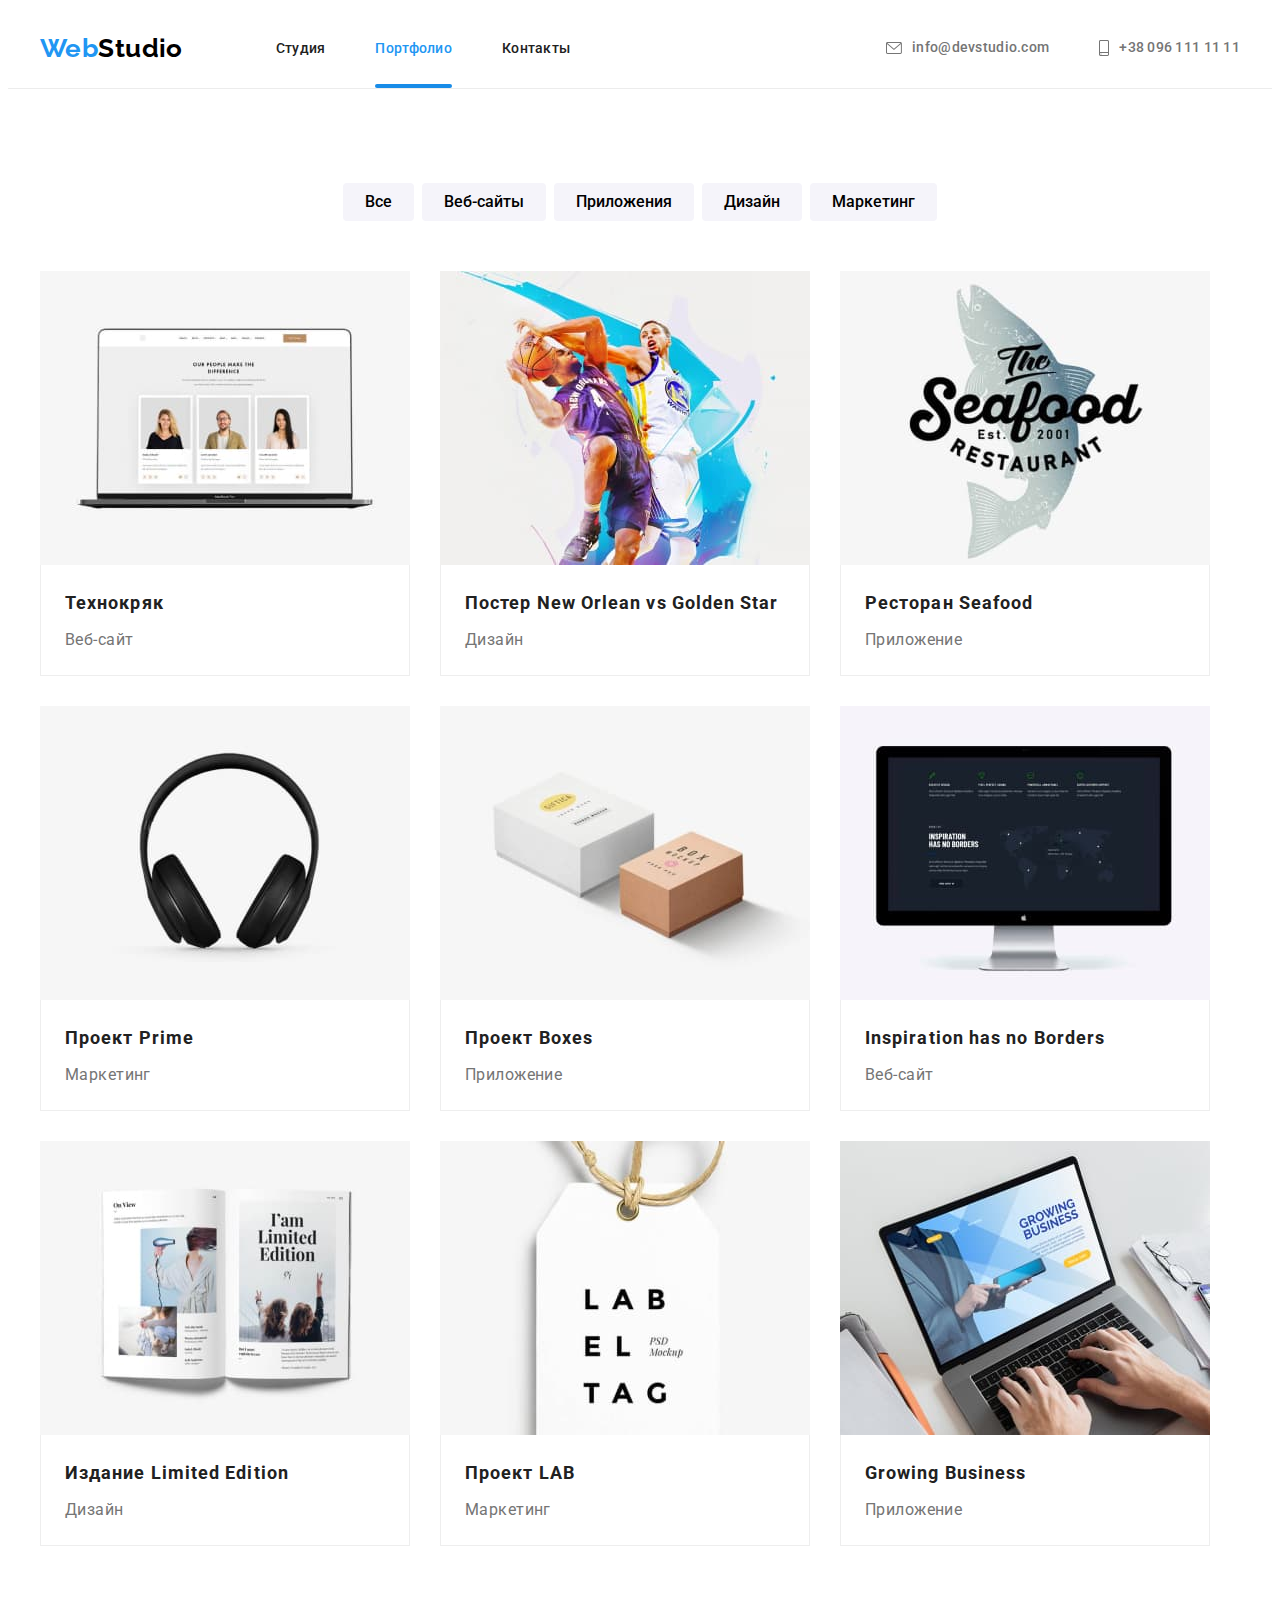
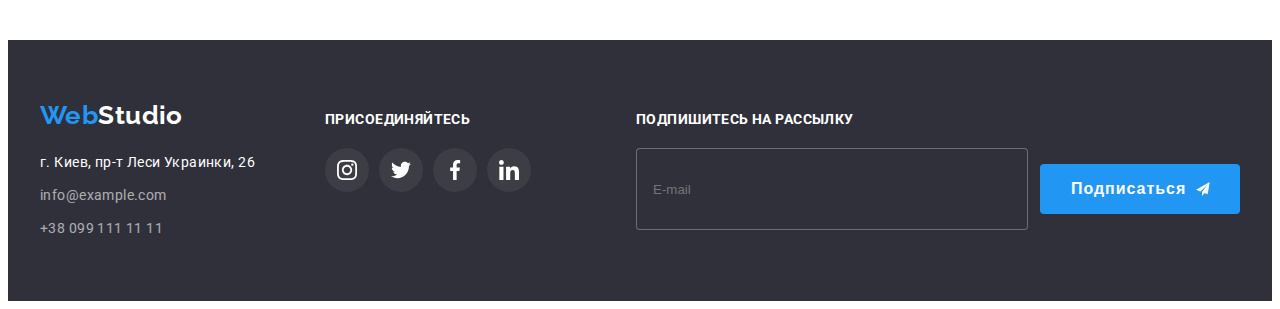
==== portfolio.html @ 4dbcfa9d "hw07" ====
<!DOCTYPE html>
<html lang="ru">
<head>
    <meta charset="UTF-8">
    <meta http-equiv="X-UA-Compatible" content="IE=edge">
    <meta name="viewport" content="width=device-width, initial-scale=1.0">
    
    <link rel="preconnect" href="https://fonts.googleapis.com">
    <link rel="preconnect" href="https://fonts.gstatic.com" crossorigin>
    <link href="https://fonts.googleapis.com/css2?family=Raleway:wght@700&family=Roboto:wght@400;500;700;900&display=swap" rel="stylesheet">
    <link 
        rel="stylesheet" 
        href="https://cdnjs.cloudflare.com/ajax/libs/modern-normalize/1.1.0/modern-normalize.min.css" 
        integrity="sha512-wpPYUAdjBVSE4KJnH1VR1HeZfpl1ub8YT/NKx4PuQ5NmX2tKuGu6U/JRp5y+Y8XG2tV+wKQpNHVUX03MfMFn9Q==" 
        crossorigin="anonymous" 
        referrerpolicy="no-referrer"
    />
    <link rel="stylesheet" href="css/styles.css">
    <title>Portfolio</title>
</head>
    <body>
        <header class="header">
            <div class="container">
                <div class="h-nav">
                    <nav class="header-navigation">
                        <a href="#" class="logo link"><span class="logo-fp">Web</span>Studio</a>
                        <ul class="header-list">
                            <li class="header-item"><a href="./index.html" class="header-link link">Студия</a></li>
                            <li class="header-item"><a href="./portfolio.html" class="portfolio-link link">Портфолио</a></li>
                            <li class="header-item"><a href="" class="header-link link">Контакты</a></li>
                        </ul>
                    </nav>
                    <ul class="header-info">
                        <li class="item">
                            <a href="mailto:info@devstudio.com" class="header-contact link">
                                <svg class="contact-icon-mail">
                                    <use href="./images/symbol-defs.svg#mail"></use>
                                </svg>
                                info@devstudio.com
                            </a>
                        </li>
                        <li class="item">
                            <a href="tel:+380961111111" class="header-contact link">
                                <svg class="contact-icon-phone">
                                    <use href="./images/symbol-defs.svg#smartphone"></use>
                                </svg>
                                +38 096 111 11 11
                            </a>
                        </li>
                    </ul>
                </div>
            </div>
        </header>
        <main>            
            <section class="section projects">
                <div class="container">
                    <h1 class="visually-hidden">Портфолио</h1>
                    <ul class="projects-buttons-list">
                        <li class="projects-button-item"><button type="button" class="projects-button">Все</button></li>
                        <li class="projects-button-item"><button type="button" class="projects-button">Веб-сайты</button></li>
                        <li class="projects-button-item"><button type="button" class="projects-button">Приложения</button></li>
                        <li class="projects-button-item"><button type="button" class="projects-button">Дизайн</button></li>
                        <li class="projects-button-item"><button type="button" class="projects-button">Маркетинг</button></li>
                    </ul>
                    <ul class="projects-list">
                        <li class="project">
                            <a href="" class="project-link">
                                <div class="project-card">
                                <img src="./images/tehnokryak.jpg" alt="tehnokryak" width="370" height="294">
                                    <div class="overlay">
                                        <p class="overlay-text">
                                            Ресурс предлагает комплексные предложения с разным уровнем функционала и сервисов. Все это позволит посетителю
                                            получить исчерпывающие сведения  о компании или частном лице.
                                        </p>
                                    </div>
                                </div>
                                <div class="project-info">
                                <h2 class="project-name">Технокряк</h2>
                                <p class="project-style">Веб-сайт</p>
                                </div>
                            </a>
                        </li>
                        <li class="project">
                            <a href="" class="project-link">
                                <div class="project-card">
                                <img src="./images/basketball-poster.jpg" alt="basketball-poster" width="370" height="294">
                                    <div class="overlay">
                                        <p class="overlay-text">
                                            Ресурс предлагает комплексные предложения с разным уровнем функционала и сервисов. Все это позволит посетителю
                                            получить исчерпывающие сведения  о компании или частном лице.
                                        </p>
                                    </div>
                                </div>
                                <div class="project-info">
                                <h2 class="project-name">Постер New Orlean vs Golden Star</h2>
                                <p class="project-style">Дизайн</p>
                                </div>
                            </a>
                        </li>
                        <li class="project">
                            <a href="" class="project-link">
                                <div class="project-card">
                                <img src="./images/seafood.jpg" alt="seafood" width="370" height="294">
                                    <div class="overlay">
                                        <p class="overlay-text">
                                            Ресурс предлагает комплексные предложения с разным уровнем функционала и сервисов. Все это позволит посетителю
                                            получить исчерпывающие сведения  о компании или частном лице.
                                        </p>
                                    </div>
                                </div>
                                <div class="project-info">
                                <h2 class="project-name">Ресторан Seafood</h2>
                                <p class="project-style">Приложение</p>
                                </div>
                            </a>
                        </li>
                        <li class="project">
                            <a href="" class="project-link">
                                <div class="project-card">
                                <img src="./images/project-prime.jpg" alt="project-prime" width="370" height="294">
                                    <div class="overlay">
                                        <p class="overlay-text">
                                            Ресурс предлагает комплексные предложения с разным уровнем функционала и сервисов. Все это позволит посетителю
                                            получить исчерпывающие сведения  о компании или частном лице.
                                        </p>
                                    </div>
                                </div>
                                <div class="project-info">
                                <h2 class="project-name">Проект Prime</h2>
                                <p class="project-style">Маркетинг</p>
                                </div>
                            </a>
                        </li>
                        <li class="project">
                            <a href="" class="project-link">
                                <div class="project-card">
                                <img src="./images/project-boxes.jpg" alt="project-boxes" width="370" height="294">
                                    <div class="overlay">
                                        <p class="overlay-text">
                                            Ресурс предлагает комплексные предложения с разным уровнем функционала и сервисов. Все это позволит посетителю
                                            получить исчерпывающие сведения  о компании или частном лице.
                                        </p>
                                    </div>
                                </div>
                                <div class="project-info">
                                <h2 class="project-name">Проект Boxes</h2>
                                <p class="project-style">Приложение</p>
                                </div>
                            </a>
                        </li>
                        <li class="project">
                            <a href="" class="project-link">
                                <div class="project-card">
                                <img src="./images/no-borders.jpg" alt="no-borders" width="370" height="294">
                                    <div class="overlay">
                                        <p class="overlay-text">
                                            Ресурс предлагает комплексные предложения с разным уровнем функционала и сервисов. Все это позволит посетителю
                                            получить исчерпывающие сведения  о компании или частном лице.
                                        </p>
                                    </div>
                                </div>
                                <div class="project-info">
                                <h2 class="project-name">Inspiration has no Borders</h2>
                                <p class="project-style">Веб-сайт</p>
                                </div>
                            </a>
                        </li>
                        <li class="project">
                            <a href="" class="project-link">
                                <div class="project-card">
                                <img src="./images/limited-edition.jpg" alt="limited-edition" width="370" height="294">
                                    <div class="overlay">
                                        <p class="overlay-text">
                                            Ресурс предлагает комплексные предложения с разным уровнем функционала и сервисов. Все это позволит посетителю
                                            получить исчерпывающие сведения  о компании или частном лице.
                                        </p>
                                    </div>
                                </div>
                                <div class="project-info">
                                <h2 class="project-name">Издание Limited Edition</h2>
                                <p class="project-style">Дизайн</p>
                                </div>
                            </a>
                        </li>
                        <li class="project">
                            <a href="" class="project-link">
                                <div class="project-card">
                                <img src="./images/project-lab.jpg" alt="project-lab" width="370" height="294">
                                    <div class="overlay">
                                        <p class="overlay-text">
                                            Ресурс предлагает комплексные предложения с разным уровнем функционала и сервисов. Все это позволит посетителю
                                            получить исчерпывающие сведения  о компании или частном лице.
                                        </p>
                                    </div>
                                </div>
                                <div class="project-info">
                                <h2 class="project-name">Проект LAB</h2>
                                <p class="project-style">Маркетинг</p>
                                </div>
                            </a>
                        </li>
                        <li class="project">
                            <a href="" class="project-link">
                                <div class="project-card">
                                <img src="./images/growing-business.jpg" alt="growing-business width="370" height="294">
                                    <div class="overlay">
                                        <p class="overlay-text">
                                            Ресурс предлагает комплексные предложения с разным уровнем функционала и сервисов. Все это позволит посетителю
                                            получить исчерпывающие сведения  о компании или частном лице.
                                        </p>
                                    </div>
                                </div>
                                <div class="project-info">
                                <h2 class="project-name">Growing Business</h2>
                                <p class="project-style">Приложение</p>
                                </div>
                            </a>
                        </li>
                    </ul>
                </div>
            </section>
        </main>
        <footer class="footer">
            <div class="container footer-info">
                <div class="footer-adress">
                    <a href="" class="f-logo link"><span class="logo-fp">Web</span>Studio</a>
                    <adress class="adress">
                        <ul class="footer-list">
                            <li class="footer-item"><a href="https://goo.gl/maps/dwcq7uRPDEBR1ieU6" target="_blank" rel="noopener noreferrer nofollow" class="footer-map link">г. Киев, пр-т Леси Украинки, 26</a></li>
                            <li class="footer-item"><a href="mailto:info@example.com" class="footer-link link">info@example.com</a></li>
                            <li class="footer-item"><a href="tel:+380991111111" class="footer-link link">+38 099 111 11 11</a></li>
                        </ul>
                    </adress>
                </div>
                <div class="footer-social">
                    <p class="join">Присоединяйтесь</p>
                    <ul class="f-social-list">
                        <li class="f-social-item">
                            <a href="" class="f-social-link">
                                <svg class="f-social-icon">
                                    <use href="./images/symbol-defs.svg#f-inst"></use>
                                </svg>
                            </a>
                        </li>
                        <li class="f-social-item">
                            <a href="" class="f-social-link">
                                <svg class="f-social-icon">
                                    <use href="./images/symbol-defs.svg#f-twitter"></use>
                                </svg>
                            </a>
                        </li>
                        <li class="f-social-item">
                            <a href="" class="f-social-link">
                                <svg class="f-social-icon">
                                    <use href="./images/symbol-defs.svg#f-facebook"></use>
                                </svg>
                            </a>
                        </li>
                        <li class="f-social-item">
                            <a href="" class="f-social-link">
                                <svg class="f-social-icon">
                                    <use href="./images/symbol-defs.svg#f-linked"></use>
                                </svg>
                            </a>
                        </li>
                    </ul>
                </div>
                <div class="footer-sign-up">
                    <p class="join">Подпишитесь на рассылку</p>
                    <form class="footer-wrap">
                        <label for="mail" class="label-mail"></label>
                        <input class="input-footer" type="email" name="mail" id="mail" placeholder="E-mail">
                        <button type="submit" class="sign-button">
                            Подписаться
                            <svg class="sign-up-button" width="24" height="24">
                                <use href="./images/symbol-defs.svg#icon-plane"></use>
                            </svg>
                        </button>
                    </form>
                    
                </div>
            </div>
        </footer>
    </body>
</html>
---- css/styles.css ----
:root {
    --accent-second-color: #2196F3;
    --hero-button-active-color: #188ce8;
    --accent-color: #ffffff;
    --hero-bg-color: #2F303A;
    --team-bg-color: #F5F4FA;
    --footer-bg-color: #2F303A;
    --logo-first-color: #000000;
    --accent-text-color: #212121;
    --sub-text-color: #757575;
    --portfolio-btn-color: #F5F4FA;
    --pec-container-color: #f5f4fa;
    --social-link: #afb1b8;
    --animation-time: 250ms ;
    --cubic: cubic-bezier(0.4, 0, 0.2, 1);
}

body {
    font-family: 'Roboto', sans-serif;
    color: var(--accent-text-color);
    font-size: 14px;
    letter-spacing: 0.03em;
    background-color: var(--accent-color);
}

p, h1, h2, h3, h4, h5, h6 {
    margin: 0;
}

ul, ol {
    padding-left: 0;
    margin: 0;
}

button {
    cursor: pointer;
}

.visually-hidden {
    position: absolute;
    white-space: nowrap;
    width: 1px;
    height: 1px;
    overflow: hidden;
    border: 0;
    padding: 0;
    clip: rect(0 0 0 0);
    clip-path: inset(50%);
    margin: -1px;
}

.link {
    text-decoration: none;
}

.container {
    width: 1200px;
    padding-left: 15px;
    padding-right: 15px;
    margin: 0 auto;
    /* outline: 1px solid red; */
}

ul,
ol {
    list-style-type: none; 
}

a {
    text-decoration: none;
}

img {
    display: block;
    max-width: 100%;
    height: auto;
}

.section {
    padding-top: 94px;
    padding-bottom: 94px;
}


/* --------------------MODAL-------------------- */


.backdrop {
    position: fixed;
    top: 0;
    left: 0;
    width: 100%;
    height: 100%;
    background-color: rgba(0, 0, 0, 0.2);
    opacity: 1;
    transition: opacity 250ms cubic-bezier(0.4, 0, 0.2, 1);
}

.modal {
    position: absolute;
    min-height: 581px;
    min-width: 528px;
    padding: 40px;
    top: 50%;
    left: 50%;
    box-shadow: 0px 1px 3px rgb(0 0 0 / 12%), 0px 1px 1px rgb(0 0 0 / 14%), 0px 2px 1px rgb(0 0 0 / 20%);
    border-radius: 4px;
    background-color: var(--accent-color);
    z-index: 100;
    transform: translate(-50%, -50%) scale(1);
    transition: transform 250ms cubic-bezier(0.4, 0, 0.2, 1);
}

.modal-title {
    font-weight: 700;
    font-size: 20px;
    line-height: 1.15;
    text-align: center;
    color: var(--accent-text-color);
    margin-bottom: 12px;
}

.close-button {
    position: absolute;
    right: 8px;
    top: 8px;
    display: flex;
    justify-content: center;
    align-items: center;
    width: 30px;
    height: 30px;
    border-radius: 50%;
    background-color: var(--accent-color);
    border: 1px solid rgba(0, 0, 0, 0.1);
    cursor: pointer;
}

.close-modal {
    transition: fill 250ms var(--cubic);
}

.close-modal:hover {
    fill: var(--accent-second-color);
}

.backdrop.is-hidden {
    opacity: 0;
    pointer-events: none;
}

.modal-name {
    display: block;
    font-weight: 400;
    font-size: 12px;
    line-height: 1.16;
    letter-spacing: 0.01em;
    color: var(--sub-text-color);
    margin-bottom: 4px;
}

.modal-wrap {
    position: relative;
    display: flex;
    flex-direction: column;
}

.input-modal {
    width: 448px;
    height: 40px;
    border-radius: 4px;
    border: 1px solid rgba(33, 33, 33, 0.2);
    outline: none;
    padding-left: 42px;
    margin-bottom: 10px;
    cursor: pointer;
    transition: border-color 250ms var(--cubic);
}

.input-modal:focus {
    border-color: var(--accent-second-color);
}

.input-modal:focus ~ .name-icon {
    fill: var(--accent-second-color);
}

.input-modal:focus {
    border-color: var(--accent-second-color);
}

.name-icon {
    position: absolute;
    top: 11px;
    left: 12px;
    width: 18px;
    height: 18px;
    cursor: pointer;
    fill: var(--accent-text-color);
    transition: fill 250ms var(--cubic);
}

.comment-field {
    width: 448px;
    height: 120px;
    padding: 12px 16px;
    border-radius: 4px;
    border: 1px solid rgba(33, 33, 33, 0.2);
    resize: none;
    outline: none;
    margin-bottom: 20px;
    transition: border-color 250ms var(--cubic);
}

.comment-field:focus {
    border-color: var(--accent-second-color);
}

.modal-button {
    font-weight: 700;
    font-size: 16px;
    height: 50px;
    width: 200px;
    line-height: 1.9;
    letter-spacing: 0.06em;
    color: var(--accent-color);
    background-color: var(--accent-second-color);
    cursor: pointer;
    display: flex;
    margin-left: auto;
    margin-right: auto;
    align-items: center;
    text-align: center;
    padding: 10px 55px;
    margin-top: 30px;
    border-radius: 4px;
    border: 2px solid transparent;
    transition: box-shadow 250ms var(--cubic), background-color 250ms var(--cubic);
}

.modal-button:hover, .modal-button:focus {
    box-shadow: 0px 4px 4px rgb(0 0 0 / 15%);
    background-color: #188ce8; 
}

.policy {
    display: flex;
    flex-direction: row;
    align-items: center;
}

.checkbox {
    appearance: none;
    position: absolute;
}

.checked {
    display: block;
    width: 16px;
    height: 15px;
    border-radius: 2px;
    border: 2px solid var(--accent-text-color);
    display: inline-block;
    cursor: pointer;
    margin-left: 13px;
    fill: var(--accent-color);
    transition: 250ms var(--cubic);
}

.about-text {
    margin-left: 7px;
    font-weight: 400;
    font-size: 14px;
    line-height: 1.7;
    color: var(--sub-text-color);
}

.terms {
    position: relative;
    text-decoration: none;
    font-weight: 400;
    font-size: 14px;
    line-height: 1.7;
    color: var(--accent-second-color);
}

.terms::after {
    content: "";
    position: absolute;
    display: block;
    width: 100%;
    height: 1px;
    left: 0;
    bottom: 0;
    transform: translateY(-5px);
    background-color: var(--accent-second-color);
}


/*-------------------HEADER-------------------*/


.header {
    border-bottom: 1px solid #ececec;
}

.h-nav {
    display: flex;
    align-items: center;
    height: 80px;
}

.header-navigation {
    display: flex;
}

.logo {
    font-family: 'Raleway', sans-serif;
    font-weight: 700;
    font-size: 26px;
    line-height: 1.19;
    color:var(--logo-first-color) ;
}

.logo-fp {
    color: var(--accent-second-color);
    font-weight: 700;
    font-size: 26px;
    line-height: 1.19;
    font-family: 'Raleway', sans-serif;
}

.header-link.link:hover,
.header-link.link:focus {
    color: var(--accent-second-color);
}



.header-link {
    position: relative;
    padding-top: 32px;
    padding-bottom: 32px;
    font-weight: 500;
    line-height: 1.14;
    letter-spacing: 0.02em;
    color: var(--header-text-color);
    transition: color 250ms var(--cubic);
}

.header-item .link {
    position: relative;
    padding-top: 32px;
    padding-bottom: 33px;
    font-weight: 500;
    line-height: 1.33;
    letter-spacing: 0.02em;
    color: var(--header-link-color);
    transition: color 250ms var(--cubic);
}

.header-item .studio-link,
.header-item .portfolio-link {
    padding-top: 32px;
    padding-bottom: 32px;
    font-weight: 500;
    line-height: 1.14;
    letter-spacing: 0.02em;
    color: var(--accent-second-color);
}

.studio-link::after {
    display: block;
    content: "";
    position: absolute;
    bottom: 0;
    left: 0;
    width: 100%;
    height: 4px;
    background-color: #188ce8;
    border-radius: 2px;
}

.portfolio-link::after {
    display: block;
    content: "";
    position: absolute;
    bottom: 0;
    left: 0;
    width: 100%;
    height: 4px;
    background-color: #188ce8;
    border-radius: 2px;
}

.header-list {
    display: flex;
    align-items: center;
    margin-left: 93px;
    padding: 0px;
    margin-bottom: 0;
    color: var(--header-text-color);
}

.header-item {
    margin-right: 50px;
}

.header-item:last-child {
    margin-right: 0;
}

.header-info {
    margin-left: auto;
    display: flex;
    color: var(--sub-text-color);
}

.header-info .item + .item{
    margin-left: 50px;
}

.header-contact:hover,
.header-contact:focus {
    color: var(--accent-second-color);
}

.contact-icon-mail:hover,
.contact-icon-mail:focus,
.contact-icon-phone:hover,
.contact-icon-phone:focus {
    fill: var(--accent-second-color);
}

.header-contact {
    display: flex;
    align-items: center;
    padding-top: 32px;
    padding-bottom: 32px;
    font-weight: 500;
    line-height: 1.14;
    letter-spacing: 0.02em;
    color: var(--sub-text-color);
    transition: color 250ms var(--cubic);
}

.contact-icon-mail {
    margin-right: 10px;
    width: 16px;
    height: 12px;
    fill: currentColor;
}

.contact-icon-phone {
    margin-right: 10px;
    width: 10px;
    height: 16px;
    fill: currentColor;
}


/*-------------------HERO-------------------*/


.hero {
    padding-top: 200px;
    padding-bottom: 200px;
    text-align: center;
    background: linear-gradient(to right, rgba(47, 48, 58, 0.4), rgba(47, 48, 58, 0.4)), url(../images/hero-bg.jpg);
    background-repeat: no-repeat;
    background-position: center top;
    background-size: cover;    
    margin: 0 auto;
}

.hero-title {
    width: 696px;
    margin: 0 auto;
    margin-bottom: 30px;
    color: var(--accent-color);
    font-weight: 900;
    font-size: 44px;
    line-height: 1.36;
    letter-spacing: 0.06em;
    text-transform: uppercase;
}

.hero-button:hover,
.hero-button:focus {
    background-color: var(--hero-button-active-color);
    box-shadow: 0px 4px 4px rgb(0 0 0 / 15%);
}

.hero-button {
    min-width: 200px;
    height: 50px;
    font-weight: 700;
    font-size: 16px;
    line-height: 1.88;
    border-radius: 4px;
    letter-spacing: 0.06em;
    border:none;
    background-color: var(--accent-second-color);
    color: var(--accent-color);
    box-shadow: 0px 4px 4px rgb(0 0 0 / 0.15);
    display: inline-block;
    padding: 10px 32px;
    transition: box-shadow 250ms var(--cubic), background-color 250ms var(--cubic);
    cursor: pointer;
}


/*-------------------ОСОБЕННОСТИ-------------------*/


.peculiarities {
}

.peculiarities-icon-list {
    display: flex;
}

.peculiarities-icon-container {
    display: flex;
    justify-content: center;
    align-items: center;
    min-width: 270px;
    min-height: 120px;
    border-radius: 4px;
    background-color: var(--pec-container-color);
    margin-bottom: 30px;
    margin-right: 30px;
}

.peculiarities-icon-container:not(:last-child) {
    margin-right: 30px;
}

.antenna {
    width: 70px;
    height: 70px;
}

.clock{
    width: 70px;
    height: 70px;
}

.diagram{
    width: 70px;
    height: 70px;
}

.astronaut{
    width: 70px;
    height: 70px;
}

.peculiarities-list {
    display: flex;
}

.peculiarities-item:not(:last-child) {
    margin-right: 30px;
}

.peculiarities-title {
    width: 270px;
    height: 16px;
    font-size: 14px;
    font-weight: 700;
    line-height: 1.14;
    text-transform: uppercase;
}

.peculiarities-info {
    width: 270px;
    height: 75px;
    line-height: 1.71;
    color: var(--sub-text-color);
    margin-top: 10px;
}


/*-------------------SKILLS-------------------*/


.skills {
    padding-top: 0;
}

.skills-title {
    font-weight: 700;
    font-size: 36px;
    line-height: 1.17;
    text-align: center;
    margin-bottom: 50px;
}

.skills-list {
    display: flex;
}

.skills-list .img {
    position: relative;
}

.skills-list .img + .img {
    margin-left: 30px;
}

.skills-description-container {
    position: absolute;
    width: 370px;
    height: 70px;
    bottom: 0;
    padding-top: 27px;
    padding-bottom: 27px;
    text-align: center;
    background: rgba(47, 48, 58, 0.8);
}

.skills-description {
    font-weight: 700;
    font-size: 14px;
    line-height: 1.14;
    color: var(--accent-color);
    text-align: center;
    text-transform: uppercase;
}


/*-------------------TEAM-------------------*/


.team {
    background-color:var(--team-bg-color);
}

.team-title {
    font-weight: 700;
    font-size: 36px;
    line-height: 1.16;
    text-align: center;
    margin-bottom: 50px;
}

.team-list {
    display: flex;

}

.team-item {
    text-align: center;
}

.team-list .team-item + .team-item {
    margin-left: 30px;
}

.master {
    font-weight: 500;
    font-size: 16px;
    line-height: 1.18;
    margin-top: 30px;
}

.job {
    font-size: 16px;
    line-height: 1.18;
    color: var(--sub-text-color);
    margin-top: 10px;
}

.team-box {
    background-color: var(--accent-color);
    box-shadow: 0px 1px 3px rgba(0, 0, 0, 0.12), 0px 1px 1px rgba(0, 0, 0, 0.14), 0px 2px 1px rgba(0, 0, 0, 0.2);
    border-radius: 0px 0px 4px 4px;
    padding-bottom: 30px;
}

.social-list {
    display: flex;
    justify-content: center;
    align-items: center;
    margin-top: 16px;
}

.team-button-icon:hover,
.team-button-icon:focus {
    background-color: #188ce8
}

.team-social-item:not(:last-child) {
    margin-right: 10px;
}

.team-social-link {
    display: flex;
    justify-content: center;
    align-items: center;
    width: 44px;
    height: 44px;
    border-radius: 50%;
    background-color: var(--accent-color);
    transition:fill 250ms var(--cubic), background-color 250ms var(--cubic);
}

.team-social-link:hover,
.team-social-link:focus {
    background-color: var(--accent-second-color);
}

.team-social-icon:hover,
.team-social-icon:focus {
    fill: #ffffff;
}

.team-social-icon {
    fill: var(--social-link);
    width: 44px;
    height: 44px;
    
}


/* -------------------CLIENTS------------------- */


.client-title {
    font-weight: 700;
    font-size: 36px;
    line-height: 1.17;
    text-align: center;
    letter-spacing: 0.03em;
    margin-bottom: 50px;
}

.client-list {
    display: flex;
}

.client-item:not(:last-child) {
    margin-right: 30px;
}

.client-link {
    display: flex;
    justify-content: center;
    align-items: center;
    width: 170px;
    height: 92px;
    border: 1px solid #AFB1B8;
    border-radius: 4px;
    transition:fill 250ms var(--cubic), background-color 250ms var(--cubic);
}

.client:hover, 
.client-link:hover {
    fill: var(--accent-second-color-color);
    border-color: #2196f3;
}

.client {
    fill: #afb1b8;
    width: 172px;
    height: 94px;
    transition:fill 250ms var(--cubic), background-color 250ms var(--cubic);
}

.client:hover,
.client:focus {
    fill: var(--accent-second-color);
}


/*-------------------FOOTER-------------------*/


.footer {
    padding-top: 60px;
    padding-bottom: 60px;
    background-color: var(--footer-bg-color);
}

.footer-info {
    display: flex;
    align-items: baseline;
}

.footer-social {
    margin-left: 70px;
}

.footer-sign-up {
    margin-left: auto;
}

.footer-item:not(:last-child) {
    margin-bottom: 9px;
}

.footer-map {
    line-height: 1.71;
    color: var(--accent-color);
}

.footer-link {
    line-height: 1.71;
    color: var(--accent-color);
    opacity: 60%;
}

.f-logo {
    font-family: 'Raleway', sans-serif;
    font-weight: 700;
    font-size: 26px;
    line-height: 1.19;
    color: var(--accent-color);
}

.adress {
    display: block;
    margin-top: 20px;
}

.join {
    font-weight: 700;
    font-size: 14px;
    line-height: 1.14;
    text-transform: uppercase;
    color: var(--accent-color);
    margin-bottom: 20px;
}

.f-social-list {
    display: flex;
}

.f-social-item:not(:last-child) {
    margin-right: 10px;
}

.f-social-link {
    display: flex;
    justify-content: center;
    align-items: center;
    width: 44px;
    height: 44px;
    border-radius: 50%;
    background-color: rgba(255, 255, 255, 0.1);
    transition:fill 250ms var(--cubic), background-color 250ms var(--cubic);
}

.f-social-icon {
    width: 44px;
    height: 44px;
}

.f-social-link:hover,
.f-social-link:focus {
    background-color: var(--accent-second-color);
}

.footer-wrap {
    display: flex;
    align-items: center;
}

.input-footer {
    margin: 0;
    padding: 15px 16px;
    width: 358px;
    height: 50px;
    color: rgba(255, 255, 255, 0.6);
    background-color: var(--footer-bg-color);
    border-radius: 4px;
    border: 1px solid rgba(255, 255, 255, 0.3);
    outline: none;
    transition: border-color 250ms var(--cubic);
}

.input-footer:focus {
    border-color: var(--accent-second-color);
}

.sign-button {
    display: inline-flex;
    margin-left: 12px;
    align-items: center;
    padding: 10px 28px 10px 29px;
    border-radius: 4px;
    border: 2px solid transparent;
    width: 200px;
    height: 50px;
    font-weight: 700;
    font-size: 16px;
    line-height: 1.88;
    letter-spacing: 0.06em;
    color: var(--accent-color);
    background-color: var(--accent-second-color);
    cursor: pointer;
    transition: box-shadow 250ms var(--cubic), background-color 250ms var(--cubic);
}

.sign-button:hover, .sign-button:focus {
    box-shadow: 0px 4px 4px rgb(0 0 0 / 15%);
    background-color: #188ce8;
}

.sign-up-button {
    fill: var(--accent-color);
    margin-left: 10px;
}





/*-------------------PORTFOLIO-------------------*/





.projects {

}

.projects-buttons-list {
    display: flex;
    justify-content: center;
    margin-bottom: 50px;
}

.projects-button:hover,
.projects-button:focus {
    background-color: var(--accent-second-color);
    color: var(--accent-color);
}

.projects-button-item:not(:last-child) {
    margin-right: 8px;
}

.projects-button {
    font-family: 'Roboto';
    font-weight: 500;
    font-size: 16px;
    line-height: 1.62;
    text-align: center;
    background-color: var(--portfolio-btn-color);
    border: var(--accent-second-color);
    border-radius: 4px;
    padding: 6px 22px;
    transition: box-shadow 250ms var(--cubic), background-color 250ms var(--cubic);
    cursor: pointer;
}

.projects-button:hover,
.projects-button:focus {
    box-shadow: 0px 3px 1px rgba(0, 0, 0, 0.1), 0px 1px 2px rgba(0, 0, 0, 0.08), 0px 2px 2px rgba(0, 0, 0, 0.12);
}

.project:hover,
.project:focus {
    box-shadow: 0px 1px 1px rgba(0, 0, 0, 0.12), 0px 4px 4px rgba(0, 0, 0, 0.06), 1px 4px 6px rgba(0, 0, 0, 0.16);
}

.projects-list {
    display: flex;
    flex-wrap: wrap;
}

.project {
    width: 370px;
    display: inline-block;
    transition: box-shadow var(--animation-time) var(--cubic);
}

.project-info {
    padding: 20px 24px;
    border-right: 1px solid #eeeeee;
    border-left: 1px solid #eeeeee;
    border-bottom: 1px solid #eeeeee;
}

.project:not(:nth-last-child(-n + 3)) {
    margin-bottom: 30px;
}

.project:not(:nth-child(3n)) {
    margin-right: 30px;
}

.project-name {
    font-weight: 700;
    font-size: 18px;
    line-height: 2;
    letter-spacing: 0.06em;
    margin-bottom: 4px;
    color: var(--accent-text-color);
}

.project-card {
    position: relative;
    overflow: hidden;
}

.project-style {
    font-size: 16px;
    line-height: 1.88;
    color: var(--sub-text-color);
}

.overlay {
    position: absolute;
    top: 0;
    left: 0;
    width: 100%;
    height: 100%;
    background-color: rgba(33, 150, 243, 0.9);
    opacity: 0;
    transform: translateY(100%);
    transition: transform 250ms cubic-bezier(0.4, 0, 0.2, 1), opacity 250ms cubic-bezier(0.4, 0, 0.2, 1);
}

.overlay-text {
    padding: 63px 24px 63px 24px;
    font-weight: 400;
    font-size: 18px;
    line-height: 1.55;
    color: var(--accent-color);
}
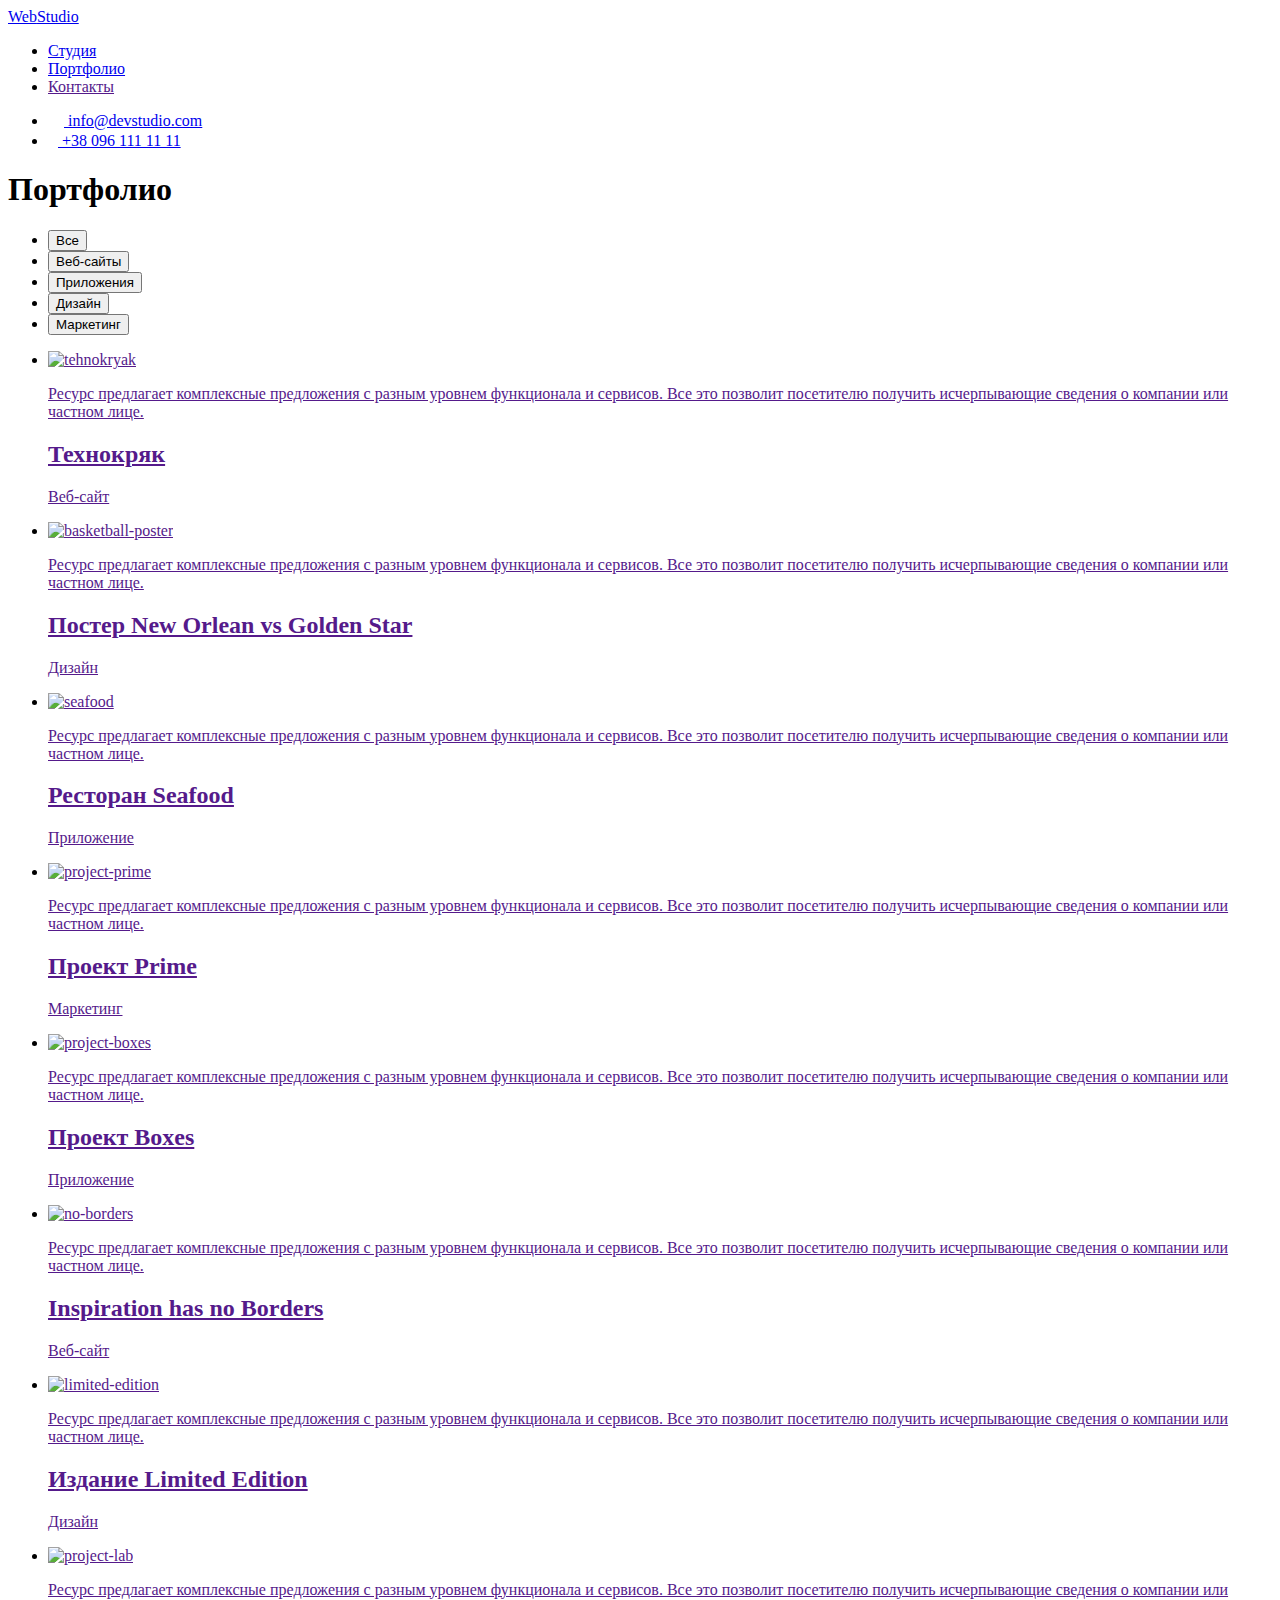
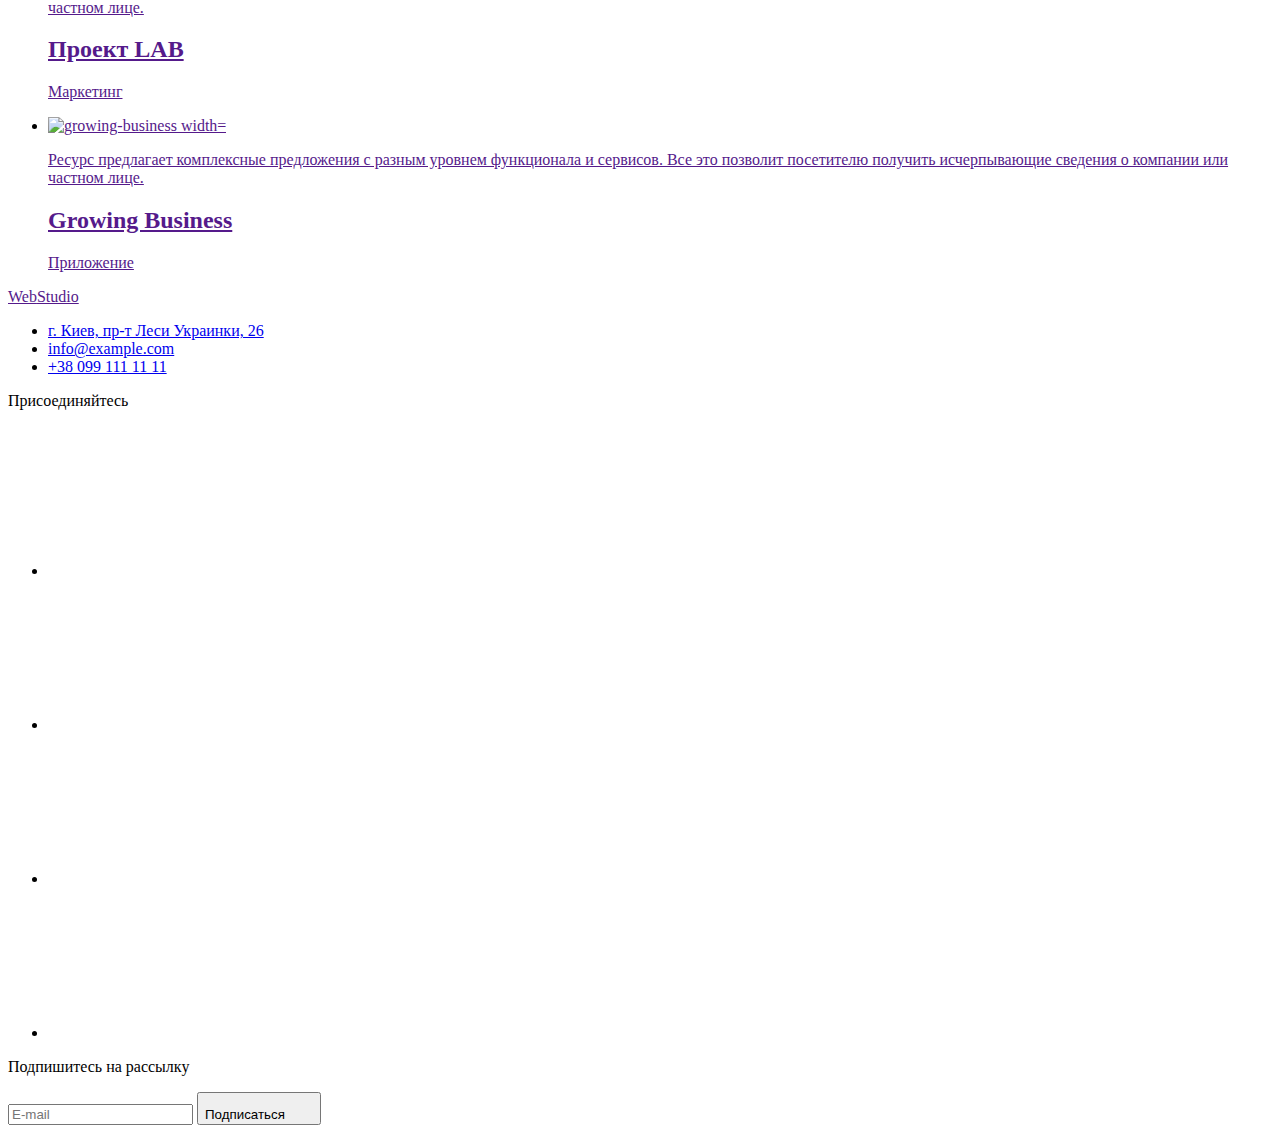
==== commit ce9aeb28: "hw07" ====
--- a/portfolio.html
+++ b/portfolio.html
@@ -15,271 +15,271 @@
         crossorigin="anonymous" 
         referrerpolicy="no-referrer"
     />
-    <link rel="stylesheet" href="css/styles.css">
+    <link rel="stylesheet" href="./css/main.min.css">
     <title>Portfolio</title>
 </head>
-    <body>
-        <header class="header">
+<body>
+    <header class="header">
+        <div class="container">
+            <div class="h-nav">
+                <nav class="header-navigation">
+                    <a href="#" class="logo link"><span class="logo-fp">Web</span>Studio</a>
+                    <ul class="header-list">
+                        <li class="header-list__item"><a href="./index.html" class="header-link link">Студия</a></li>
+                        <li class="header-list__item"><a href="./portfolio.html" class="header-list__portfolio link">Портфолио</a></li>
+                        <li class="header-list__item"><a href="" class="header-link link">Контакты</a></li>
+                    </ul>
+                </nav>
+                <ul class="header-info">
+                    <li class="header-info__item">
+                        <a href="mailto:info@devstudio.com" class="header-info__link">
+                            <svg class="header-info__icon" width="16" height="12">
+                                <use href="./images/symbol-defs.svg#mail"></use>
+                            </svg>
+                            info@devstudio.com
+                        </a>
+                    </li>
+                    <li class="header-info__item">
+                        <a href="tel:+380961111111" class="header-info__link">
+                            <svg class="header-info__icon" width="10" height="16">
+                                <use href="./images/symbol-defs.svg#smartphone"></use>
+                            </svg>
+                            +38 096 111 11 11
+                        </a>
+                    </li>
+                </ul>
+            </div>
+        </div>
+    </header>
+    <main>            
+        <section class="section projects">
             <div class="container">
-                <div class="h-nav">
-                    <nav class="header-navigation">
-                        <a href="#" class="logo link"><span class="logo-fp">Web</span>Studio</a>
-                        <ul class="header-list">
-                            <li class="header-item"><a href="./index.html" class="header-link link">Студия</a></li>
-                            <li class="header-item"><a href="./portfolio.html" class="portfolio-link link">Портфолио</a></li>
-                            <li class="header-item"><a href="" class="header-link link">Контакты</a></li>
-                        </ul>
-                    </nav>
-                    <ul class="header-info">
-                        <li class="item">
-                            <a href="mailto:info@devstudio.com" class="header-contact link">
-                                <svg class="contact-icon-mail">
-                                    <use href="./images/symbol-defs.svg#mail"></use>
-                                </svg>
-                                info@devstudio.com
-                            </a>
-                        </li>
-                        <li class="item">
-                            <a href="tel:+380961111111" class="header-contact link">
-                                <svg class="contact-icon-phone">
-                                    <use href="./images/symbol-defs.svg#smartphone"></use>
-                                </svg>
-                                +38 096 111 11 11
-                            </a>
-                        </li>
+                <h1 class="visually-hidden">Портфолио</h1>
+                <ul class="projects-button-list">
+                    <li class="projects-button-list__item"><button type="button" class="projects-button-list__button">Все</button></li>
+                    <li class="projects-button-list__item"><button type="button" class="projects-button-list__button">Веб-сайты</button></li>
+                    <li class="projects-button-list__item"><button type="button" class="projects-button-list__button">Приложения</button></li>
+                    <li class="projects-button-list__item"><button type="button" class="projects-button-list__button">Дизайн</button></li>
+                    <li class="projects-button-list__item"><button type="button" class="projects-button-list__button">Маркетинг</button></li>
+                </ul>
+                <ul class="projects-list">
+                    <li class="project-list__item">
+                        <a href="" class="project-list__link">
+                            <div class="project-list__card">
+                            <img src="./images/tehnokryak.jpg" alt="tehnokryak" width="370" height="294">
+                                <div class="project-list__overlay">
+                                    <p class="project-list__text">
+                                        Ресурс предлагает комплексные предложения с разным уровнем функционала и сервисов. Все это позволит посетителю
+                                        получить исчерпывающие сведения  о компании или частном лице.
+                                    </p>
+                                </div>
+                            </div>
+                            <div class="project-info">
+                            <h2 class="project-name">Технокряк</h2>
+                            <p class="project-style">Веб-сайт</p>
+                            </div>
+                        </a>
+                    </li>
+                    <li class="project-list__item">
+                        <a href="" class="project-list__link">
+                            <div class="project-list__card">
+                            <img src="./images/basketball-poster.jpg" alt="basketball-poster" width="370" height="294">
+                                <div class="project-list__overlay">
+                                    <p class="project-list__text">
+                                        Ресурс предлагает комплексные предложения с разным уровнем функционала и сервисов. Все это позволит посетителю
+                                        получить исчерпывающие сведения  о компании или частном лице.
+                                    </p>
+                                </div>
+                            </div>
+                            <div class="project-info">
+                            <h2 class="project-name">Постер New Orlean vs Golden Star</h2>
+                            <p class="project-style">Дизайн</p>
+                            </div>
+                        </a>
+                    </li>
+                    <li class="project-list__item">
+                        <a href="" class="project-list__link">
+                            <div class="project-list__card">
+                            <img src="./images/seafood.jpg" alt="seafood" width="370" height="294">
+                                <div class="project-list__overlay">
+                                    <p class="project-list__text">
+                                        Ресурс предлагает комплексные предложения с разным уровнем функционала и сервисов. Все это позволит посетителю
+                                        получить исчерпывающие сведения  о компании или частном лице.
+                                    </p>
+                                </div>
+                            </div>
+                            <div class="project-info">
+                            <h2 class="project-name">Ресторан Seafood</h2>
+                            <p class="project-style">Приложение</p>
+                            </div>
+                        </a>
+                    </li>
+                    <li class="project-list__item">
+                        <a href="" class="project-list__link">
+                            <div class="project-list__card">
+                            <img src="./images/project-prime.jpg" alt="project-prime" width="370" height="294">
+                                <div class="project-list__overlay">
+                                    <p class="project-list__text">
+                                        Ресурс предлагает комплексные предложения с разным уровнем функционала и сервисов. Все это позволит посетителю
+                                        получить исчерпывающие сведения  о компании или частном лице.
+                                    </p>
+                                </div>
+                            </div>
+                            <div class="project-info">
+                            <h2 class="project-name">Проект Prime</h2>
+                            <p class="project-style">Маркетинг</p>
+                            </div>
+                        </a>
+                    </li>
+                    <li class="project-list__item">
+                        <a href="" class="project-list__link">
+                            <div class="project-list__card">
+                            <img src="./images/project-boxes.jpg" alt="project-boxes" width="370" height="294">
+                                <div class="project-list__overlay">
+                                    <p class="project-list__text">
+                                        Ресурс предлагает комплексные предложения с разным уровнем функционала и сервисов. Все это позволит посетителю
+                                        получить исчерпывающие сведения  о компании или частном лице.
+                                    </p>
+                                </div>
+                            </div>
+                            <div class="project-info">
+                            <h2 class="project-name">Проект Boxes</h2>
+                            <p class="project-style">Приложение</p>
+                            </div>
+                        </a>
+                    </li>
+                    <li class="project-list__item">
+                        <a href="" class="project-list__link">
+                            <div class="project-list__card">
+                            <img src="./images/no-borders.jpg" alt="no-borders" width="370" height="294">
+                                <div class="project-list__overlay">
+                                    <p class="project-list__text">
+                                        Ресурс предлагает комплексные предложения с разным уровнем функционала и сервисов. Все это позволит посетителю
+                                        получить исчерпывающие сведения  о компании или частном лице.
+                                    </p>
+                                </div>
+                            </div>
+                            <div class="project-info">
+                            <h2 class="project-name">Inspiration has no Borders</h2>
+                            <p class="project-style">Веб-сайт</p>
+                            </div>
+                        </a>
+                    </li>
+                    <li class="project-list__item">
+                        <a href="" class="project-list__link">
+                            <div class="project-list__card">
+                            <img src="./images/limited-edition.jpg" alt="limited-edition" width="370" height="294">
+                                <div class="project-list__overlay">
+                                    <p class="project-list__text">
+                                        Ресурс предлагает комплексные предложения с разным уровнем функционала и сервисов. Все это позволит посетителю
+                                        получить исчерпывающие сведения  о компании или частном лице.
+                                    </p>
+                                </div>
+                            </div>
+                            <div class="project-info">
+                            <h2 class="project-name">Издание Limited Edition</h2>
+                            <p class="project-style">Дизайн</p>
+                            </div>
+                        </a>
+                    </li>
+                    <li class="project-list__item">
+                        <a href="" class="project-list__link">
+                            <div class="project-list__card">
+                            <img src="./images/project-lab.jpg" alt="project-lab" width="370" height="294">
+                                <div class="project-list__overlay">
+                                    <p class="project-list__text">
+                                        Ресурс предлагает комплексные предложения с разным уровнем функционала и сервисов. Все это позволит посетителю
+                                        получить исчерпывающие сведения  о компании или частном лице.
+                                    </p>
+                                </div>
+                            </div>
+                            <div class="project-info">
+                            <h2 class="project-name">Проект LAB</h2>
+                            <p class="project-style">Маркетинг</p>
+                            </div>
+                        </a>
+                    </li>
+                    <li class="project-list__item">
+                        <a href="" class="project-list__link">
+                            <div class="project-list__card">
+                            <img src="./images/growing-business.jpg" alt="growing-business width="370" height="294">
+                                <div class="project-list__overlay">
+                                    <p class="project-list__text">
+                                        Ресурс предлагает комплексные предложения с разным уровнем функционала и сервисов. Все это позволит посетителю
+                                        получить исчерпывающие сведения  о компании или частном лице.
+                                    </p>
+                                </div>
+                            </div>
+                            <div class="project-info">
+                            <h2 class="project-name">Growing Business</h2>
+                            <p class="project-style">Приложение</p>
+                            </div>
+                        </a>
+                    </li>
+                </ul>
+            </div>
+        </section>
+    </main>
+    <footer class="footer">
+        <div class="container footer-info">
+            <div class="footer-adress">
+                <a href="" class="f-logo link"><span class="logo-fp">Web</span>Studio</a>
+                <adress class="adress">
+                    <ul class="footer-list">
+                        <li class="footer-list__item"><a href="https://goo.gl/maps/dwcq7uRPDEBR1ieU6" target="_blank" rel="noopener noreferrer nofollow" class="footer-map link">г. Киев, пр-т Леси Украинки, 26</a></li>
+                        <li class="footer-list__item"><a href="mailto:info@example.com" class="footer-link link">info@example.com</a></li>
+                        <li class="footer-list__item"><a href="tel:+380991111111" class="footer-link link">+38 099 111 11 11</a></li>
                     </ul>
-                </div>
-            </div>
-        </header>
-        <main>            
-            <section class="section projects">
-                <div class="container">
-                    <h1 class="visually-hidden">Портфолио</h1>
-                    <ul class="projects-buttons-list">
-                        <li class="projects-button-item"><button type="button" class="projects-button">Все</button></li>
-                        <li class="projects-button-item"><button type="button" class="projects-button">Веб-сайты</button></li>
-                        <li class="projects-button-item"><button type="button" class="projects-button">Приложения</button></li>
-                        <li class="projects-button-item"><button type="button" class="projects-button">Дизайн</button></li>
-                        <li class="projects-button-item"><button type="button" class="projects-button">Маркетинг</button></li>
-                    </ul>
-                    <ul class="projects-list">
-                        <li class="project">
-                            <a href="" class="project-link">
-                                <div class="project-card">
-                                <img src="./images/tehnokryak.jpg" alt="tehnokryak" width="370" height="294">
-                                    <div class="overlay">
-                                        <p class="overlay-text">
-                                            Ресурс предлагает комплексные предложения с разным уровнем функционала и сервисов. Все это позволит посетителю
-                                            получить исчерпывающие сведения  о компании или частном лице.
-                                        </p>
-                                    </div>
-                                </div>
-                                <div class="project-info">
-                                <h2 class="project-name">Технокряк</h2>
-                                <p class="project-style">Веб-сайт</p>
-                                </div>
-                            </a>
-                        </li>
-                        <li class="project">
-                            <a href="" class="project-link">
-                                <div class="project-card">
-                                <img src="./images/basketball-poster.jpg" alt="basketball-poster" width="370" height="294">
-                                    <div class="overlay">
-                                        <p class="overlay-text">
-                                            Ресурс предлагает комплексные предложения с разным уровнем функционала и сервисов. Все это позволит посетителю
-                                            получить исчерпывающие сведения  о компании или частном лице.
-                                        </p>
-                                    </div>
-                                </div>
-                                <div class="project-info">
-                                <h2 class="project-name">Постер New Orlean vs Golden Star</h2>
-                                <p class="project-style">Дизайн</p>
-                                </div>
-                            </a>
-                        </li>
-                        <li class="project">
-                            <a href="" class="project-link">
-                                <div class="project-card">
-                                <img src="./images/seafood.jpg" alt="seafood" width="370" height="294">
-                                    <div class="overlay">
-                                        <p class="overlay-text">
-                                            Ресурс предлагает комплексные предложения с разным уровнем функционала и сервисов. Все это позволит посетителю
-                                            получить исчерпывающие сведения  о компании или частном лице.
-                                        </p>
-                                    </div>
-                                </div>
-                                <div class="project-info">
-                                <h2 class="project-name">Ресторан Seafood</h2>
-                                <p class="project-style">Приложение</p>
-                                </div>
-                            </a>
-                        </li>
-                        <li class="project">
-                            <a href="" class="project-link">
-                                <div class="project-card">
-                                <img src="./images/project-prime.jpg" alt="project-prime" width="370" height="294">
-                                    <div class="overlay">
-                                        <p class="overlay-text">
-                                            Ресурс предлагает комплексные предложения с разным уровнем функционала и сервисов. Все это позволит посетителю
-                                            получить исчерпывающие сведения  о компании или частном лице.
-                                        </p>
-                                    </div>
-                                </div>
-                                <div class="project-info">
-                                <h2 class="project-name">Проект Prime</h2>
-                                <p class="project-style">Маркетинг</p>
-                                </div>
-                            </a>
-                        </li>
-                        <li class="project">
-                            <a href="" class="project-link">
-                                <div class="project-card">
-                                <img src="./images/project-boxes.jpg" alt="project-boxes" width="370" height="294">
-                                    <div class="overlay">
-                                        <p class="overlay-text">
-                                            Ресурс предлагает комплексные предложения с разным уровнем функционала и сервисов. Все это позволит посетителю
-                                            получить исчерпывающие сведения  о компании или частном лице.
-                                        </p>
-                                    </div>
-                                </div>
-                                <div class="project-info">
-                                <h2 class="project-name">Проект Boxes</h2>
-                                <p class="project-style">Приложение</p>
-                                </div>
-                            </a>
-                        </li>
-                        <li class="project">
-                            <a href="" class="project-link">
-                                <div class="project-card">
-                                <img src="./images/no-borders.jpg" alt="no-borders" width="370" height="294">
-                                    <div class="overlay">
-                                        <p class="overlay-text">
-                                            Ресурс предлагает комплексные предложения с разным уровнем функционала и сервисов. Все это позволит посетителю
-                                            получить исчерпывающие сведения  о компании или частном лице.
-                                        </p>
-                                    </div>
-                                </div>
-                                <div class="project-info">
-                                <h2 class="project-name">Inspiration has no Borders</h2>
-                                <p class="project-style">Веб-сайт</p>
-                                </div>
-                            </a>
-                        </li>
-                        <li class="project">
-                            <a href="" class="project-link">
-                                <div class="project-card">
-                                <img src="./images/limited-edition.jpg" alt="limited-edition" width="370" height="294">
-                                    <div class="overlay">
-                                        <p class="overlay-text">
-                                            Ресурс предлагает комплексные предложения с разным уровнем функционала и сервисов. Все это позволит посетителю
-                                            получить исчерпывающие сведения  о компании или частном лице.
-                                        </p>
-                                    </div>
-                                </div>
-                                <div class="project-info">
-                                <h2 class="project-name">Издание Limited Edition</h2>
-                                <p class="project-style">Дизайн</p>
-                                </div>
-                            </a>
-                        </li>
-                        <li class="project">
-                            <a href="" class="project-link">
-                                <div class="project-card">
-                                <img src="./images/project-lab.jpg" alt="project-lab" width="370" height="294">
-                                    <div class="overlay">
-                                        <p class="overlay-text">
-                                            Ресурс предлагает комплексные предложения с разным уровнем функционала и сервисов. Все это позволит посетителю
-                                            получить исчерпывающие сведения  о компании или частном лице.
-                                        </p>
-                                    </div>
-                                </div>
-                                <div class="project-info">
-                                <h2 class="project-name">Проект LAB</h2>
-                                <p class="project-style">Маркетинг</p>
-                                </div>
-                            </a>
-                        </li>
-                        <li class="project">
-                            <a href="" class="project-link">
-                                <div class="project-card">
-                                <img src="./images/growing-business.jpg" alt="growing-business width="370" height="294">
-                                    <div class="overlay">
-                                        <p class="overlay-text">
-                                            Ресурс предлагает комплексные предложения с разным уровнем функционала и сервисов. Все это позволит посетителю
-                                            получить исчерпывающие сведения  о компании или частном лице.
-                                        </p>
-                                    </div>
-                                </div>
-                                <div class="project-info">
-                                <h2 class="project-name">Growing Business</h2>
-                                <p class="project-style">Приложение</p>
-                                </div>
-                            </a>
-                        </li>
-                    </ul>
-                </div>
-            </section>
-        </main>
-        <footer class="footer">
-            <div class="container footer-info">
-                <div class="footer-adress">
-                    <a href="" class="f-logo link"><span class="logo-fp">Web</span>Studio</a>
-                    <adress class="adress">
-                        <ul class="footer-list">
-                            <li class="footer-item"><a href="https://goo.gl/maps/dwcq7uRPDEBR1ieU6" target="_blank" rel="noopener noreferrer nofollow" class="footer-map link">г. Киев, пр-т Леси Украинки, 26</a></li>
-                            <li class="footer-item"><a href="mailto:info@example.com" class="footer-link link">info@example.com</a></li>
-                            <li class="footer-item"><a href="tel:+380991111111" class="footer-link link">+38 099 111 11 11</a></li>
-                        </ul>
-                    </adress>
-                </div>
-                <div class="footer-social">
-                    <p class="join">Присоединяйтесь</p>
-                    <ul class="f-social-list">
-                        <li class="f-social-item">
-                            <a href="" class="f-social-link">
-                                <svg class="f-social-icon">
-                                    <use href="./images/symbol-defs.svg#f-inst"></use>
-                                </svg>
-                            </a>
-                        </li>
-                        <li class="f-social-item">
-                            <a href="" class="f-social-link">
-                                <svg class="f-social-icon">
-                                    <use href="./images/symbol-defs.svg#f-twitter"></use>
-                                </svg>
-                            </a>
-                        </li>
-                        <li class="f-social-item">
-                            <a href="" class="f-social-link">
-                                <svg class="f-social-icon">
-                                    <use href="./images/symbol-defs.svg#f-facebook"></use>
-                                </svg>
-                            </a>
-                        </li>
-                        <li class="f-social-item">
-                            <a href="" class="f-social-link">
-                                <svg class="f-social-icon">
-                                    <use href="./images/symbol-defs.svg#f-linked"></use>
-                                </svg>
-                            </a>
-                        </li>
-                    </ul>
-                </div>
-                <div class="footer-sign-up">
-                    <p class="join">Подпишитесь на рассылку</p>
-                    <form class="footer-wrap">
-                        <label for="mail" class="label-mail"></label>
-                        <input class="input-footer" type="email" name="mail" id="mail" placeholder="E-mail">
-                        <button type="submit" class="sign-button">
-                            Подписаться
-                            <svg class="sign-up-button" width="24" height="24">
-                                <use href="./images/symbol-defs.svg#icon-plane"></use>
-                            </svg>
-                        </button>
-                    </form>
-                    
-                </div>
-            </div>
-        </footer>
+                </adress>
+            </div>
+            <div class="footer-social">
+                <p class="join">Присоединяйтесь</p>
+                <ul class="f-social-list">
+                    <li class="f-social-list__item">
+                        <a href="" class="f-social-list__link">
+                            <svg class="f-social-list__icon">
+                                <use href="./images/symbol-defs.svg#f-inst"></use>
+                            </svg>
+                        </a>
+                    </li>
+                    <li class="f-social-list__item">
+                        <a href="" class="f-social-list__link">
+                            <svg class="f-social-list__icon">
+                                <use href="./images/symbol-defs.svg#f-twitter"></use>
+                            </svg>
+                        </a>
+                    </li>
+                    <li class="f-social-list__item">
+                        <a href="" class="f-social-list__link">
+                            <svg class="f-social-list__icon">
+                                <use href="./images/symbol-defs.svg#f-facebook"></use>
+                            </svg>
+                        </a>
+                    </li>
+                    <li class="f-social-list__item">
+                        <a href="" class="f-social-list__link">
+                            <svg class="f-social-list__icon">
+                                <use href="./images/symbol-defs.svg#f-linked"></use>
+                            </svg>
+                        </a>
+                    </li>
+                </ul>
+            </div>
+            <div class="footer-sign-up">
+                <p class="join">Подпишитесь на рассылку</p>
+                <form class="footer-wrap">
+                    <label for="mail" class="footer-wrap__label"></label>
+                    <input class="footer-wrap__input" type="email" name="mail" id="mail" placeholder="E-mail">
+                    <button type="submit" class="footer-wrap__button">
+                        Подписаться
+                        <svg class="footer-wrap__icon" width="24" height="24">
+                            <use href="./images/symbol-defs.svg#icon-plane"></use>
+                        </svg>
+                    </button>
+                </form>
+                
+            </div>
+        </div>
+    </footer>
     </body>
 </html>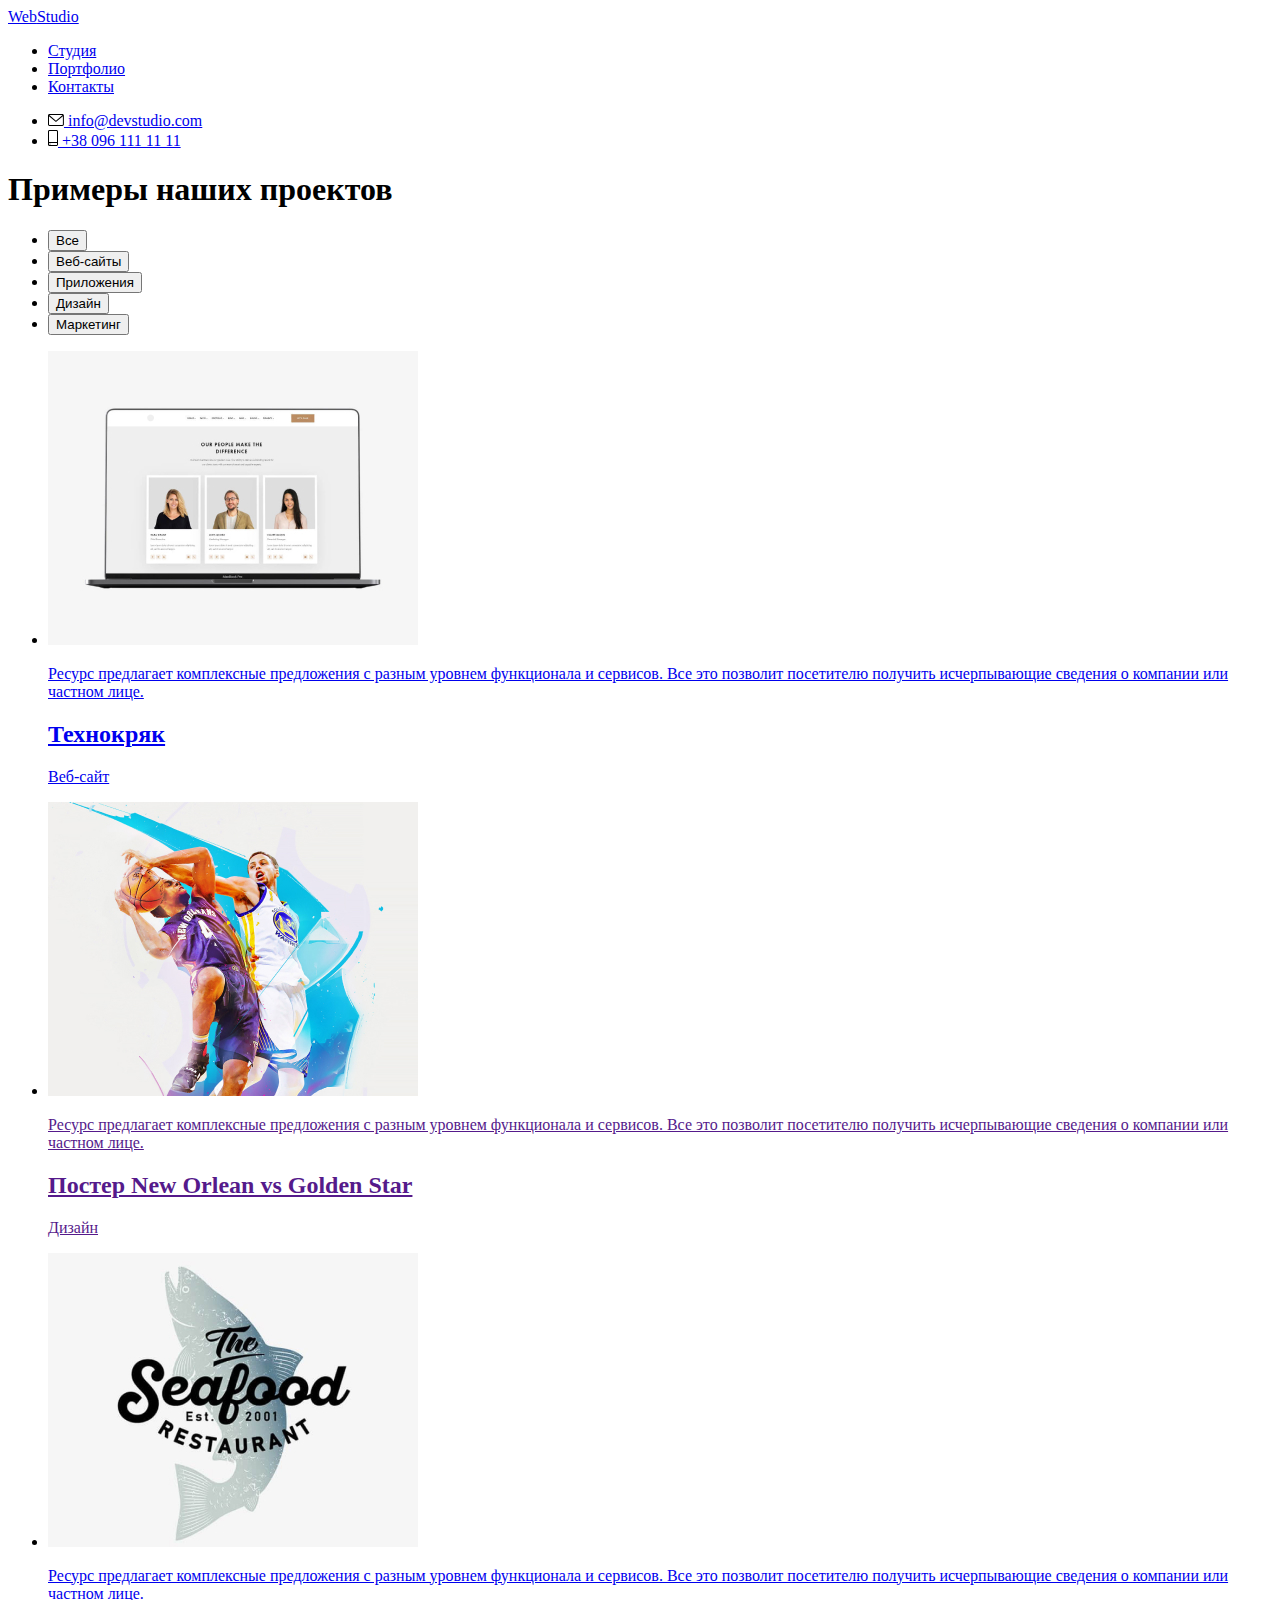
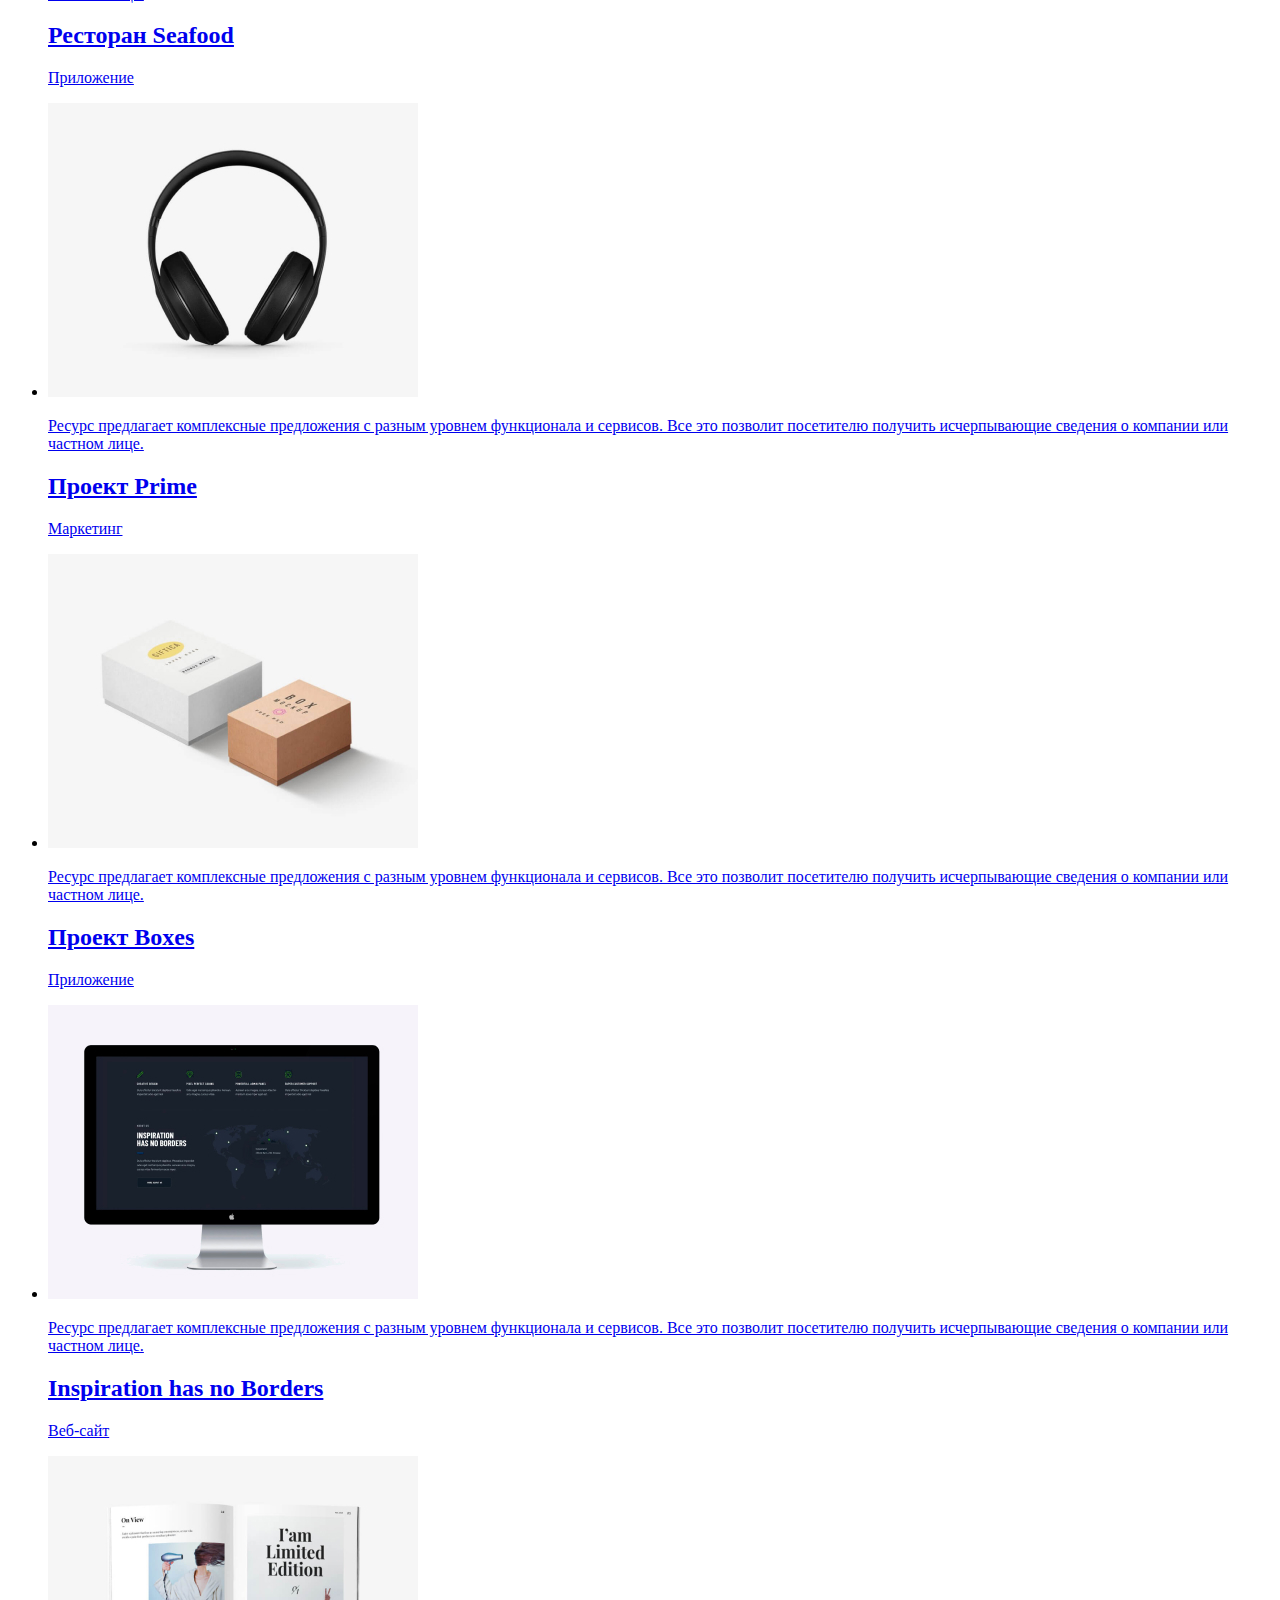
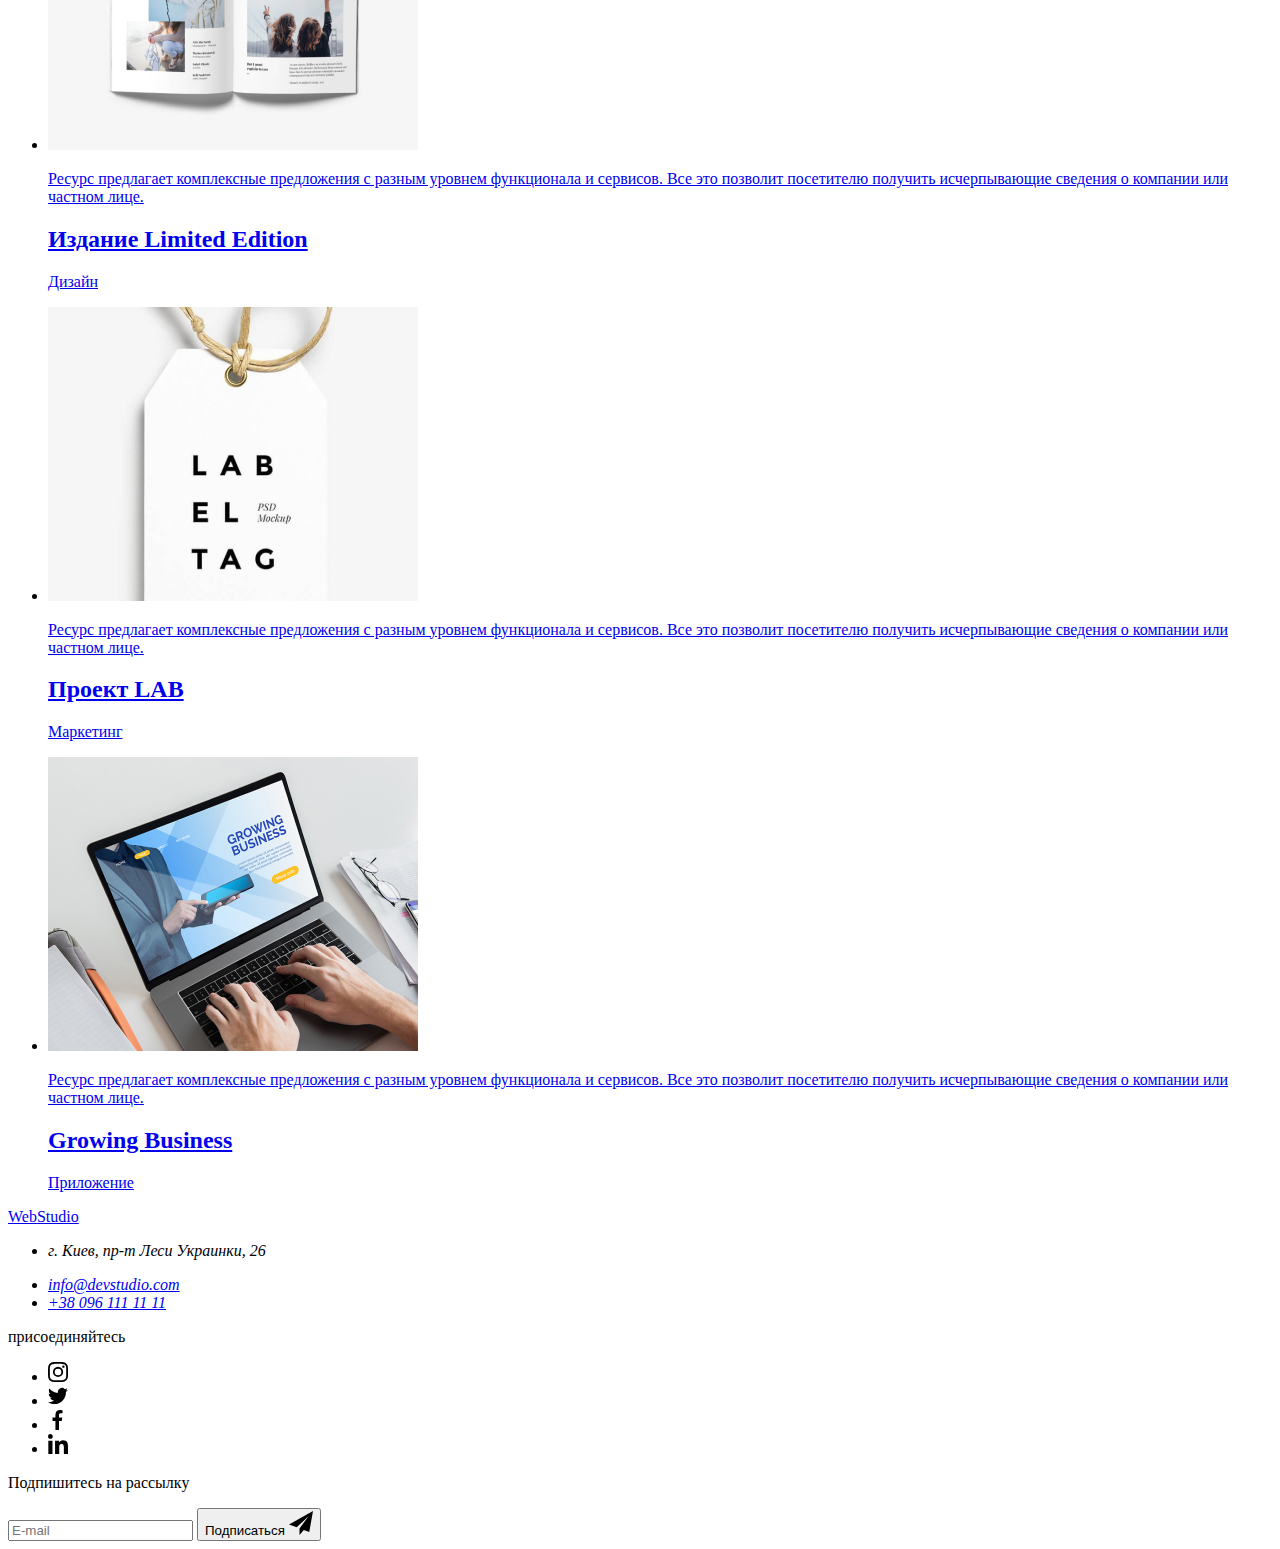
==== commit 4114c721: "hw07" ====
--- a/portfolio.html
+++ b/portfolio.html
@@ -1,285 +1,313 @@
 <!DOCTYPE html>
 <html lang="ru">
+
 <head>
     <meta charset="UTF-8">
     <meta http-equiv="X-UA-Compatible" content="IE=edge">
     <meta name="viewport" content="width=device-width, initial-scale=1.0">
-    
+    <title>Homework</title>
     <link rel="preconnect" href="https://fonts.googleapis.com">
     <link rel="preconnect" href="https://fonts.gstatic.com" crossorigin>
-    <link href="https://fonts.googleapis.com/css2?family=Raleway:wght@700&family=Roboto:wght@400;500;700;900&display=swap" rel="stylesheet">
-    <link 
-        rel="stylesheet" 
-        href="https://cdnjs.cloudflare.com/ajax/libs/modern-normalize/1.1.0/modern-normalize.min.css" 
-        integrity="sha512-wpPYUAdjBVSE4KJnH1VR1HeZfpl1ub8YT/NKx4PuQ5NmX2tKuGu6U/JRp5y+Y8XG2tV+wKQpNHVUX03MfMFn9Q==" 
-        crossorigin="anonymous" 
-        referrerpolicy="no-referrer"
-    />
-    <link rel="stylesheet" href="./css/main.min.css">
-    <title>Portfolio</title>
+    <link href="https://fonts.googleapis.com/css2?family=Raleway:wght@700&family=Roboto:wght@400;500;700;900&display=swap"
+        rel="stylesheet">
+    <link rel="stylesheet" href="./css/portfolio.min.css">
 </head>
+
 <body>
+    <!-- header -->
     <header class="header">
-        <div class="container">
-            <div class="h-nav">
-                <nav class="header-navigation">
-                    <a href="#" class="logo link"><span class="logo-fp">Web</span>Studio</a>
-                    <ul class="header-list">
-                        <li class="header-list__item"><a href="./index.html" class="header-link link">Студия</a></li>
-                        <li class="header-list__item"><a href="./portfolio.html" class="header-list__portfolio link">Портфолио</a></li>
-                        <li class="header-list__item"><a href="" class="header-link link">Контакты</a></li>
-                    </ul>
-                </nav>
-                <ul class="header-info">
-                    <li class="header-info__item">
-                        <a href="mailto:info@devstudio.com" class="header-info__link">
-                            <svg class="header-info__icon" width="16" height="12">
-                                <use href="./images/symbol-defs.svg#mail"></use>
-                            </svg>
-                            info@devstudio.com
-                        </a>
-                    </li>
-                    <li class="header-info__item">
-                        <a href="tel:+380961111111" class="header-info__link">
-                            <svg class="header-info__icon" width="10" height="16">
-                                <use href="./images/symbol-defs.svg#smartphone"></use>
-                            </svg>
-                            +38 096 111 11 11
+        <div class="container wrap">
+            <nav class="wrap">
+                <a href="./index.html" class="logo"><span class="logo--color">Web</span>Studio</a>
+                <ul class="header-nav list">
+                    <li class="header-nav__item"><a href="./index.html"
+                            class="header-nav__link ">Студия</a></li>
+                    <li class="header-nav__item"><a href="./portfolio.html" class="header-nav__link header-nav__link--current ">Портфолио</a></li>
+                    <li class="header-nav__item"><a href="#" class="header-nav__link">Контакты</a></li>
+                </ul>
+            </nav>
+            <ul class="contacts list">
+                <li class="contacts__item">
+                    <a href="mailto:info@devstudio.com" class="contacts__link">
+                        <svg class="contacts__icon" width="16" height="12">
+                            <use href="./img/sprite.svg#icon-envelope"></use>
+                        </svg>
+                        info@devstudio.com
+                    </a>
+                </li>
+                <li class="contacts__item">
+                    <a href="tel:+380961111111" class="contacts__link">
+                        <svg class="contacts__icon" width="10" height="16">
+                            <use href="./img/sprite.svg#icon-smartphone"></use>
+                        </svg>
+                        +38 096 111 11 11
+                    </a>
+                </li>
+            </ul>
+        </div>
+    </header>
+    <!-- main portfolio -->
+    <main>
+        <section class="section">
+            <div class="container">
+                <h1 class="visually-hidden">Примеры наших проектов</h1>
+                <ul class="filter list">
+                    <li class="filter__item"><button type="button" class="btn-filter ">Все</button></li>
+                    <li class="filter__item"><button type="button" class="btn-filter ">Веб-сайты</button></li>
+                    <li class="filter__item"><button type="button" class="btn-filter ">Приложения</button></li>
+                    <li class="filter__item"><button type="button" class="btn-filter ">Дизайн</button></li>
+                    <li class="filter__item"><button type="button" class="btn-filter ">Маркетинг</button></li>
+                </ul>
+                
+                <ul class="cards list">
+                    <li class="cards__item">
+                        <a href="#" class="cards__link">
+                            <div class="thumb-cards">
+                                <img src="./img/portfolio/card1.jpg" alt="Технокряк" width="370">
+                                <div class="overlay">
+                                    <p class="overlay__text">
+                                        Ресурс предлагает комплексные предложения с разным уровнем функционала и сервисов. Все это позволит посетителю
+                                        получить исчерпывающие сведения  о компании или частном лице.
+                                    </p>
+                                </div>
+                            </div>
+                            <div class="cards__info">
+                                <h2 class="cards__title">Технокряк</h2>
+                                <p class="cards__text">Веб-сайт</p>
+                            </div>   
+                        </a>
+                    </li>
+                    <li class="cards__item">
+                        <a href="" class="cards__link">
+                            <div class="thumb-cards">
+                                <img src="./img/portfolio/card2.jpg" alt="Технокряк" width="370">
+                                <div class="overlay">
+                                    <p class="overlay__text">
+                                        Ресурс предлагает комплексные предложения с разным уровнем функционала и сервисов. Все это позволит
+                                        посетителю
+                                        получить исчерпывающие сведения о компании или частном лице.
+                                    </p>
+                                </div>
+                            </div>
+                            <div class="cards__info">
+                                <h2 class="cards__title">Постер New Orlean vs Golden Star</h2>
+                                <p class="cards__text">Дизайн</p>
+                            </div>
+                        </a>       
+                    </li>
+                    <li class="cards__item">
+                        <a href="#" class="cards__link">
+                            <div class="thumb-cards">
+                                <img src="./img/portfolio/card3.jpg" alt="Технокряк" width="370">
+                                <div class="overlay">
+                                    <p class="overlay__text">
+                                        Ресурс предлагает комплексные предложения с разным уровнем функционала и сервисов. Все это позволит
+                                        посетителю
+                                        получить исчерпывающие сведения о компании или частном лице.
+                                    </p>
+                                </div>
+                            </div>
+                            <div class="cards__info">
+                                <h2 class="cards__title">Ресторан Seafood</h2>
+                                <p class="cards__text">Приложение</p>
+                            </div>
+                            
+                        </a>
+                    </li>
+                    <li class="cards__item">
+                        <a href="#" class="cards__link">
+                            <div class="thumb-cards">
+                                <img src="./img/portfolio/card4.jpg" alt="Технокряк" width="370">
+                                <div class="overlay">
+                                    <p class="overlay__text">
+                                        Ресурс предлагает комплексные предложения с разным уровнем функционала и сервисов. Все это позволит
+                                        посетителю
+                                        получить исчерпывающие сведения о компании или частном лице.
+                                    </p>
+                                </div>
+                            </div>
+                            <div class="cards__info">
+                                <h2 class="cards__title">Проект Prime</h2>
+                                <p class="cards__text">Маркетинг</p>
+                            </div>
+                            
+                        </a>
+                    </li>
+                    <li class="cards__item">
+                        <a href="#" class="cards__link">
+                            <div class="thumb-cards">
+                                <img src="./img/portfolio/card5.jpg" alt="Технокряк" width="370">
+                                <div class="overlay">
+                                    <p class="overlay__text">
+                                        Ресурс предлагает комплексные предложения с разным уровнем функционала и сервисов. Все это позволит
+                                        посетителю
+                                        получить исчерпывающие сведения о компании или частном лице.
+                                    </p>
+                                </div>
+                            </div>
+                            <div class="cards__info">
+                                <h2 class="cards__title">Проект Boxes</h2>
+                                <p class="cards__text">Приложение</p>
+                            </div>
+                            
+                        </a>
+                    </li>
+                    <li class="cards__item">
+                        <a href="#" class="cards__link">
+                            <div class="thumb-cards">
+                                <img src="./img/portfolio/card6.jpg" alt="Технокряк" width="370">
+                                <div class="overlay">
+                                    <p class="overlay__text">
+                                        Ресурс предлагает комплексные предложения с разным уровнем функционала и сервисов. Все это позволит
+                                        посетителю
+                                        получить исчерпывающие сведения о компании или частном лице.
+                                    </p>
+                                </div>
+                            </div>
+                            <div class="cards__info">
+                                <h2 class="cards__title">Inspiration has no Borders</h2>
+                                <p class="cards__text">Веб-сайт</p>
+                            </div>
+                            
+                        </a>
+                    </li>
+                    <li class="cards__item" >
+                        <a href="#" class="cards__link">
+                            <div class="thumb-cards">
+                                <img src="./img/portfolio/card7.jpg" alt="Технокряк" width="370">
+                                <div class="overlay">
+                                    <p class="overlay__text">
+                                        Ресурс предлагает комплексные предложения с разным уровнем функционала и сервисов. Все это позволит
+                                        посетителю
+                                        получить исчерпывающие сведения о компании или частном лице.
+                                    </p>
+                                </div>
+                            </div>
+                            <div class="cards__info">
+                                <h2 class="cards__title">Издание Limited Edition</h2>
+                                <p class="cards__text">Дизайн</p>
+                            </div>
+                            
+                        </a>
+                    </li>
+                    <li class="cards__item" >
+                        <a href="#" class="cards__link">
+                            <div class="thumb-cards">
+                                <img src="./img/portfolio/card8.jpg" alt="Технокряк" width="370">
+                                <div class="overlay">
+                                    <p class="overlay__text">
+                                        Ресурс предлагает комплексные предложения с разным уровнем функционала и сервисов. Все это позволит
+                                        посетителю
+                                        получить исчерпывающие сведения о компании или частном лице.
+                                    </p>
+                                </div>
+                            </div>
+                            <div class="cards__info">
+                                <h2 class="cards__title">Проект LAB</h2>
+                                <p class="cards__text">Маркетинг</p>
+                            </div>
+                            
+                        </a>
+                    </li>
+                    <li class="cards__item" >
+                        <a href="#" class="cards__link">
+                            <div class="thumb-cards">
+                                <img src="./img/portfolio/card9.jpg" alt="Технокряк" width="370">
+                                <div class="overlay">
+                                    <p class="overlay__text">
+                                        Ресурс предлагает комплексные предложения с разным уровнем функционала и сервисов. Все это позволит
+                                        посетителю
+                                        получить исчерпывающие сведения о компании или частном лице.
+                                    </p>
+                                </div>
+                            </div>
+                            <div class="cards__info">
+                                <h2 class="cards__title">Growing Business</h2>
+                                <p class="cards__text">Приложение</p>
+                            </div>
+                            
                         </a>
                     </li>
                 </ul>
             </div>
-        </div>
-    </header>
-    <main>            
-        <section class="section projects">
-            <div class="container">
-                <h1 class="visually-hidden">Портфолио</h1>
-                <ul class="projects-button-list">
-                    <li class="projects-button-list__item"><button type="button" class="projects-button-list__button">Все</button></li>
-                    <li class="projects-button-list__item"><button type="button" class="projects-button-list__button">Веб-сайты</button></li>
-                    <li class="projects-button-list__item"><button type="button" class="projects-button-list__button">Приложения</button></li>
-                    <li class="projects-button-list__item"><button type="button" class="projects-button-list__button">Дизайн</button></li>
-                    <li class="projects-button-list__item"><button type="button" class="projects-button-list__button">Маркетинг</button></li>
-                </ul>
-                <ul class="projects-list">
-                    <li class="project-list__item">
-                        <a href="" class="project-list__link">
-                            <div class="project-list__card">
-                            <img src="./images/tehnokryak.jpg" alt="tehnokryak" width="370" height="294">
-                                <div class="project-list__overlay">
-                                    <p class="project-list__text">
-                                        Ресурс предлагает комплексные предложения с разным уровнем функционала и сервисов. Все это позволит посетителю
-                                        получить исчерпывающие сведения  о компании или частном лице.
-                                    </p>
-                                </div>
-                            </div>
-                            <div class="project-info">
-                            <h2 class="project-name">Технокряк</h2>
-                            <p class="project-style">Веб-сайт</p>
-                            </div>
-                        </a>
-                    </li>
-                    <li class="project-list__item">
-                        <a href="" class="project-list__link">
-                            <div class="project-list__card">
-                            <img src="./images/basketball-poster.jpg" alt="basketball-poster" width="370" height="294">
-                                <div class="project-list__overlay">
-                                    <p class="project-list__text">
-                                        Ресурс предлагает комплексные предложения с разным уровнем функционала и сервисов. Все это позволит посетителю
-                                        получить исчерпывающие сведения  о компании или частном лице.
-                                    </p>
-                                </div>
-                            </div>
-                            <div class="project-info">
-                            <h2 class="project-name">Постер New Orlean vs Golden Star</h2>
-                            <p class="project-style">Дизайн</p>
-                            </div>
-                        </a>
-                    </li>
-                    <li class="project-list__item">
-                        <a href="" class="project-list__link">
-                            <div class="project-list__card">
-                            <img src="./images/seafood.jpg" alt="seafood" width="370" height="294">
-                                <div class="project-list__overlay">
-                                    <p class="project-list__text">
-                                        Ресурс предлагает комплексные предложения с разным уровнем функционала и сервисов. Все это позволит посетителю
-                                        получить исчерпывающие сведения  о компании или частном лице.
-                                    </p>
-                                </div>
-                            </div>
-                            <div class="project-info">
-                            <h2 class="project-name">Ресторан Seafood</h2>
-                            <p class="project-style">Приложение</p>
-                            </div>
-                        </a>
-                    </li>
-                    <li class="project-list__item">
-                        <a href="" class="project-list__link">
-                            <div class="project-list__card">
-                            <img src="./images/project-prime.jpg" alt="project-prime" width="370" height="294">
-                                <div class="project-list__overlay">
-                                    <p class="project-list__text">
-                                        Ресурс предлагает комплексные предложения с разным уровнем функционала и сервисов. Все это позволит посетителю
-                                        получить исчерпывающие сведения  о компании или частном лице.
-                                    </p>
-                                </div>
-                            </div>
-                            <div class="project-info">
-                            <h2 class="project-name">Проект Prime</h2>
-                            <p class="project-style">Маркетинг</p>
-                            </div>
-                        </a>
-                    </li>
-                    <li class="project-list__item">
-                        <a href="" class="project-list__link">
-                            <div class="project-list__card">
-                            <img src="./images/project-boxes.jpg" alt="project-boxes" width="370" height="294">
-                                <div class="project-list__overlay">
-                                    <p class="project-list__text">
-                                        Ресурс предлагает комплексные предложения с разным уровнем функционала и сервисов. Все это позволит посетителю
-                                        получить исчерпывающие сведения  о компании или частном лице.
-                                    </p>
-                                </div>
-                            </div>
-                            <div class="project-info">
-                            <h2 class="project-name">Проект Boxes</h2>
-                            <p class="project-style">Приложение</p>
-                            </div>
-                        </a>
-                    </li>
-                    <li class="project-list__item">
-                        <a href="" class="project-list__link">
-                            <div class="project-list__card">
-                            <img src="./images/no-borders.jpg" alt="no-borders" width="370" height="294">
-                                <div class="project-list__overlay">
-                                    <p class="project-list__text">
-                                        Ресурс предлагает комплексные предложения с разным уровнем функционала и сервисов. Все это позволит посетителю
-                                        получить исчерпывающие сведения  о компании или частном лице.
-                                    </p>
-                                </div>
-                            </div>
-                            <div class="project-info">
-                            <h2 class="project-name">Inspiration has no Borders</h2>
-                            <p class="project-style">Веб-сайт</p>
-                            </div>
-                        </a>
-                    </li>
-                    <li class="project-list__item">
-                        <a href="" class="project-list__link">
-                            <div class="project-list__card">
-                            <img src="./images/limited-edition.jpg" alt="limited-edition" width="370" height="294">
-                                <div class="project-list__overlay">
-                                    <p class="project-list__text">
-                                        Ресурс предлагает комплексные предложения с разным уровнем функционала и сервисов. Все это позволит посетителю
-                                        получить исчерпывающие сведения  о компании или частном лице.
-                                    </p>
-                                </div>
-                            </div>
-                            <div class="project-info">
-                            <h2 class="project-name">Издание Limited Edition</h2>
-                            <p class="project-style">Дизайн</p>
-                            </div>
-                        </a>
-                    </li>
-                    <li class="project-list__item">
-                        <a href="" class="project-list__link">
-                            <div class="project-list__card">
-                            <img src="./images/project-lab.jpg" alt="project-lab" width="370" height="294">
-                                <div class="project-list__overlay">
-                                    <p class="project-list__text">
-                                        Ресурс предлагает комплексные предложения с разным уровнем функционала и сервисов. Все это позволит посетителю
-                                        получить исчерпывающие сведения  о компании или частном лице.
-                                    </p>
-                                </div>
-                            </div>
-                            <div class="project-info">
-                            <h2 class="project-name">Проект LAB</h2>
-                            <p class="project-style">Маркетинг</p>
-                            </div>
-                        </a>
-                    </li>
-                    <li class="project-list__item">
-                        <a href="" class="project-list__link">
-                            <div class="project-list__card">
-                            <img src="./images/growing-business.jpg" alt="growing-business width="370" height="294">
-                                <div class="project-list__overlay">
-                                    <p class="project-list__text">
-                                        Ресурс предлагает комплексные предложения с разным уровнем функционала и сервисов. Все это позволит посетителю
-                                        получить исчерпывающие сведения  о компании или частном лице.
-                                    </p>
-                                </div>
-                            </div>
-                            <div class="project-info">
-                            <h2 class="project-name">Growing Business</h2>
-                            <p class="project-style">Приложение</p>
-                            </div>
+   
+        </section>
+    </main>
+    <!-- footer -->
+    <footer class="footer">
+        <div class="container footer__contacts">
+            <div>
+                <a href="./index.html" class="logo logo--footer"><span class="logo--color">Web</span>Studio</a>
+                <address>
+                    <ul class="address list">
+                        <li class="address__item">
+                            <p class="address__text">г. Киев, пр-т Леси Украинки, 26</p>
+                        </li>
+                        <li class="address__item"><a href="mailto:info@devstudio.com"
+                                class="address__link">info@devstudio.com</a>
+                        </li>
+                        <li class="address__item"><a href="tel:+380961111111" class="address__link">+38 096 111 11 11</a>
+                        </li>
+                    </ul>
+                </address>
+            </div>
+    
+            <div class="social-footer">
+                <p class="footer__title">присоединяйтесь</p>
+                <ul class="social list">
+                    <li class="social__item">
+                        <a href="https://www.instagram.com/" class="social__link--footer social__link--hover"
+                            target="_blank" rel="noopener noreferrer nofolow">
+                            <svg class="social" width="20" height="20">
+                                <use href="./img/sprite.svg#icon-instagram"></use>
+                            </svg>
+                        </a>
+                    </li>
+                    <li class="social__item">
+                        <a href="https://twitter.com/" class="social__link--footer social__link--hover" target="_blank"
+                            rel="noopener noreferrer nofolow">
+                            <svg class="social" width="20" height="20">
+                                <use href="./img/sprite.svg#icon-twitter"></use>
+                            </svg>
+                        </a>
+                    </li>
+                    <li class="social__item">
+                        <a href="https://www.facebook.com/" class="social__link--footer social__link--hover" target="_blank"
+                            rel="noopener noreferrer nofolow">
+                            <svg class="social" width="20" height="20">
+                                <use href="./img/sprite.svg#icon-facebook"></use>
+                            </svg>
+                        </a>
+                    </li>
+                    <li class="social__item">
+                        <a href="https://www.linkedin.com/" class="social__link--footer social__link--hover" target="_blank"
+                            rel="noopener noreferrer nofolow">
+                            <svg class="social" width="20" height="20">
+                                <use href="./img/sprite.svg#icon-linkedin"></use>
+                            </svg>
                         </a>
                     </li>
                 </ul>
             </div>
-        </section>
-    </main>
-    <footer class="footer">
-        <div class="container footer-info">
-            <div class="footer-adress">
-                <a href="" class="f-logo link"><span class="logo-fp">Web</span>Studio</a>
-                <adress class="adress">
-                    <ul class="footer-list">
-                        <li class="footer-list__item"><a href="https://goo.gl/maps/dwcq7uRPDEBR1ieU6" target="_blank" rel="noopener noreferrer nofollow" class="footer-map link">г. Киев, пр-т Леси Украинки, 26</a></li>
-                        <li class="footer-list__item"><a href="mailto:info@example.com" class="footer-link link">info@example.com</a></li>
-                        <li class="footer-list__item"><a href="tel:+380991111111" class="footer-link link">+38 099 111 11 11</a></li>
-                    </ul>
-                </adress>
-            </div>
-            <div class="footer-social">
-                <p class="join">Присоединяйтесь</p>
-                <ul class="f-social-list">
-                    <li class="f-social-list__item">
-                        <a href="" class="f-social-list__link">
-                            <svg class="f-social-list__icon">
-                                <use href="./images/symbol-defs.svg#f-inst"></use>
-                            </svg>
-                        </a>
-                    </li>
-                    <li class="f-social-list__item">
-                        <a href="" class="f-social-list__link">
-                            <svg class="f-social-list__icon">
-                                <use href="./images/symbol-defs.svg#f-twitter"></use>
-                            </svg>
-                        </a>
-                    </li>
-                    <li class="f-social-list__item">
-                        <a href="" class="f-social-list__link">
-                            <svg class="f-social-list__icon">
-                                <use href="./images/symbol-defs.svg#f-facebook"></use>
-                            </svg>
-                        </a>
-                    </li>
-                    <li class="f-social-list__item">
-                        <a href="" class="f-social-list__link">
-                            <svg class="f-social-list__icon">
-                                <use href="./images/symbol-defs.svg#f-linked"></use>
-                            </svg>
-                        </a>
-                    </li>
-                </ul>
-            </div>
-            <div class="footer-sign-up">
-                <p class="join">Подпишитесь на рассылку</p>
-                <form class="footer-wrap">
-                    <label for="mail" class="footer-wrap__label"></label>
-                    <input class="footer-wrap__input" type="email" name="mail" id="mail" placeholder="E-mail">
-                    <button type="submit" class="footer-wrap__button">
+    
+            <div class="sign-up">
+                <p class="footer__title">Подпишитесь на рассылку</p>
+                <form class="input">
+                    <label for="mail"></label>
+                    <input class="input__footer" type="email" name="mail" id="mail" placeholder="E-mail" />
+                    <button type="submit" class=" btn input__btn">
                         Подписаться
-                        <svg class="footer-wrap__icon" width="24" height="24">
-                            <use href="./images/symbol-defs.svg#icon-plane"></use>
+                        <svg class="input__icon" width="24" height="24">
+                            <use href="./img/sprite.svg#icon-plane"></use>
                         </svg>
                     </button>
                 </form>
-                
+    
             </div>
         </div>
     </footer>
-    </body>
+
+
+</body>
+
 </html>